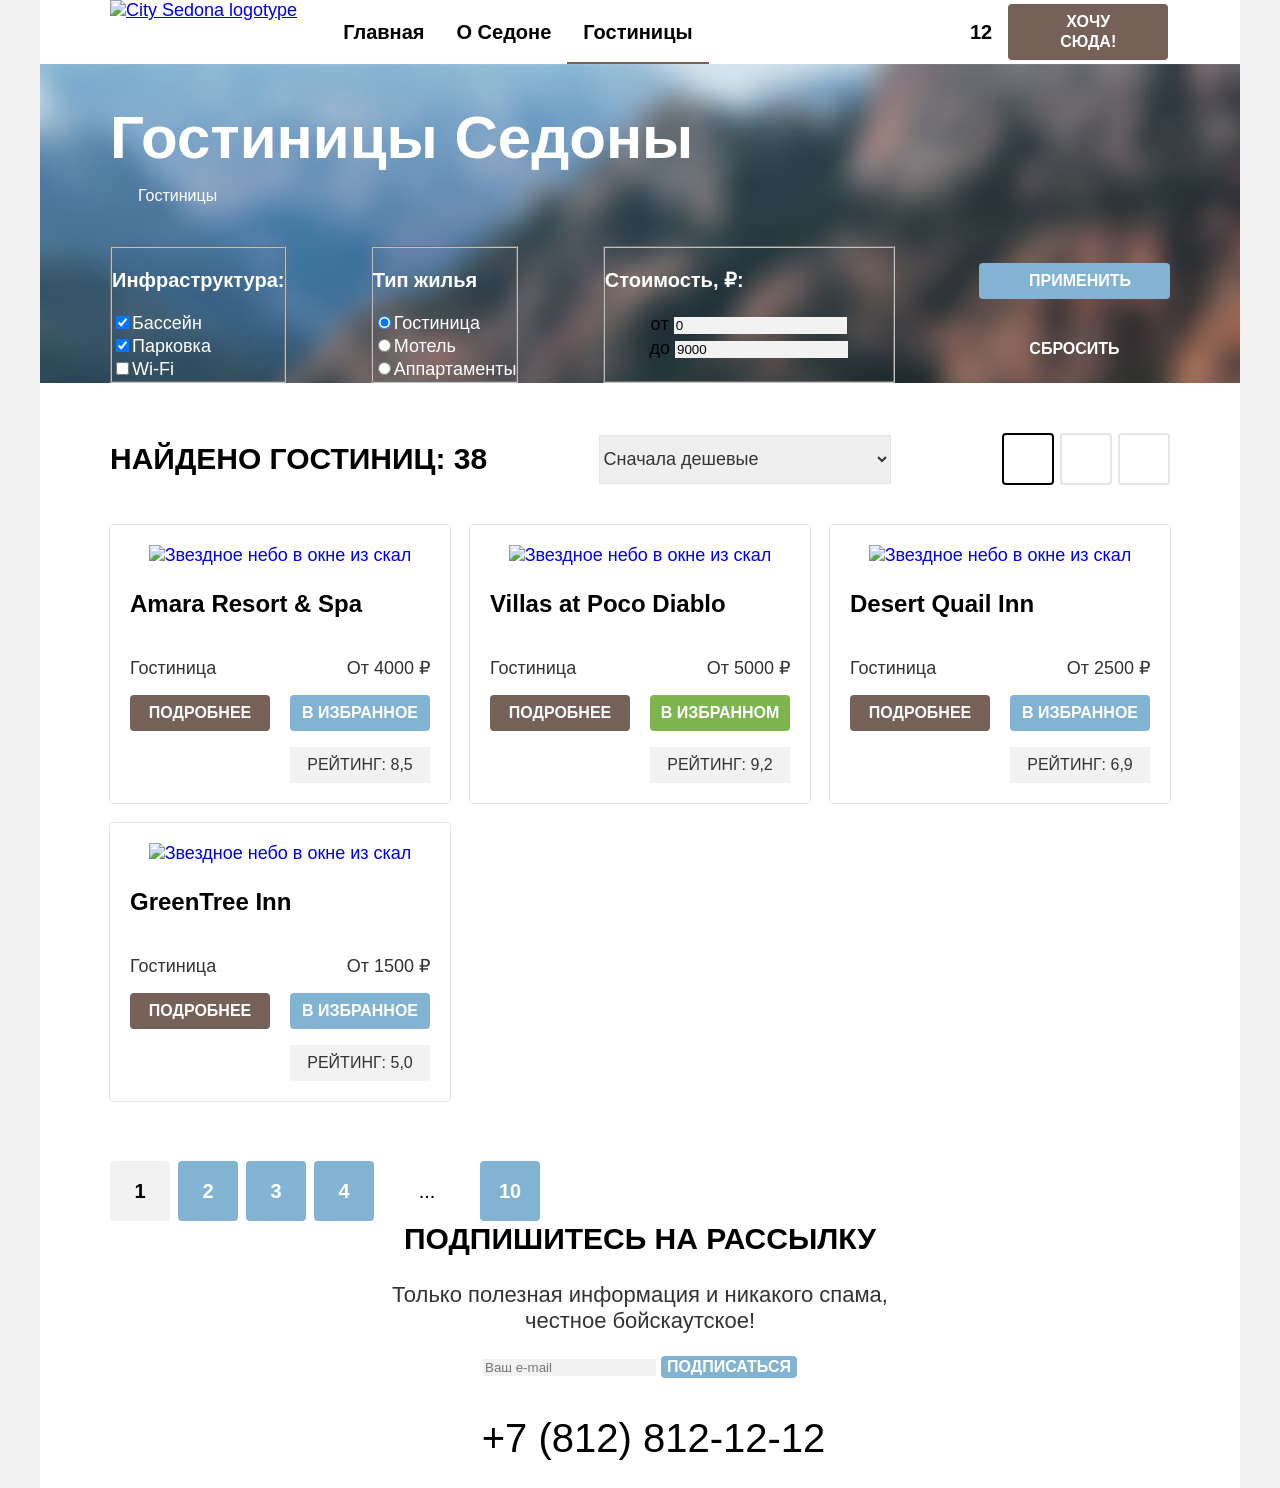
==== catalog.html @ 0c7d1b8c "Переделывает карточку на grid" ====
<!DOCTYPE html>
<html lang="ru">

  <head>
    <meta charset="utf-8">
    <link rel="stylesheet" href="styles/styles.css">
    <title>Каталог гостиниц Седоны</title>
  </head>

  <body>
    <div class="page-wrapper">
      <header class="main-header" data-test="header">
        <nav class="navigation">
          <a class="navigation-logo" href="index.html">
            <img class="navigation-image" src="images/sedona_logotype.svg" width="140" height="70"
              alt="City Sedona logotype">
          </a>
          <ul class="list navigation-list">
            <li class="navigation-item">
              <a class="navigation-link" href="index.html">Главная</a>
            </li>
            <li class="navigation-item">
              <a class="navigation-link" href="#">О Cедоне</a>
            </li>
            <li class="navigation-item">
              <a class="navigation-link navigation-link-current" href="catalog.html" aria-current="page">Гостиницы</a>
            </li>
          </ul>
          <ul class="list navigation-list navigation-user">
            <li class="navigation-item">
              <a class="navigation-link" href="#">
                <span class="visually-hidden">Поиск</span>
              </a>
            </li>
            <li class="navigation-item">
              <a class="navigation-link" href="#">
                <span class="visually-hidden">Избранное</span>
                <span class="favorite-counter-badge" data-badge="12">12</span>
              </a>
            </li>
            <li class="navigation-item">
              <a class="navigation-link button" href="#">Хочу сюда!</a>
            </li>
          </ul>
        </nav>
      </header>

      <main class="page-index" data-test="main">
        <section class="catalog" data-test="catalog">
          <header class="catalog-header">
            <h1 class="inner-header-title">Гостиницы Седоны</h1>
            <ul class="list breadcrumbs-list">
              <li class="breadcrumbs-item">
                <a class="breadcrumbs-link" href="index.html">
                  <span class="visually-hidden">Главная</span>
                </a>
              </li>
              <li class="breadcrumbs-item">
                <a class="breadcrumbs-link" aria-current="page">Гостиницы</a>
              </li>
            </ul>
          </header>

          <h2 class="visually-hidden">Фильтры и гостиницы</h2>
          <form class="catalog-filters" action="https://echo.htmlacademy.ru/" method="get" data-test="filter">
            <fieldset class="catalog-filter-group">
              <h3 class="catalog-filter-title">Инфраструктура:</h3>
              <ul class="list catalog-filter-list">
                <li class="catalog-filter-item">
                  <label class="control">
                    <input class="control-input" type="checkbox" name="swimming-pool" checked>Бассейн</label>
                </li>
                <li class="catalog-filter-item">
                  <label class="control">
                    <input class="control-input" type="checkbox" name="parking" checked>Парковка</label>
                </li>
                <li class="catalog-filter-item">
                  <label class="control">
                    <input class="control-input" type="checkbox" name="wifi">Wi-Fi</label>
                </li>
              </ul>
            </fieldset>
            <fieldset class="catalog-filter-group">
              <h3 class="catalog-filter-title">Тип жилья</h3>
              <ul class="list catalog-filter-list">
                <li class="catalog-filter-item">
                  <label class="control">
                    <input class="control-input" type="radio" name="housing" checked>Гостиница</label>
                </li>
                <li class="catalog-filter-item">
                  <label class="control">
                    <input class="control-input" type="radio" name="housing">Мотель</label>
                </li>
                <li class="catalog-filter-item">
                  <label class="control">
                    <input class="control-input" type="radio" name="housing">Аппартаменты</label>
                </li>
              </ul>
            </fieldset>
            <fieldset class="catalog-filter-group catalog-filter-cost">
              <h3 class="catalog-filter-title">Стоимость, ₽:</h3>
              <div class="input-wrapper">
                <label for="price-from">oт</label>
                <input id="price-from" name="price-from" type="number" min="0" value="0">
              </div>
              <div class="input-wrapper">
                <label for="price-to">до</label>
                <input id="price-to" name="price-to" type="number" min="0" value="9000">
              </div>
              <div class="range-slider"></div>
            </fieldset>
            <div class="filters-action-buttons">
              <button class="button submit-price-button" type="submit">Применить</button>
              <button class="button button-transparent" type="reset">Сбросить</button>
            </div>
          </form>
        </section>
        <section class="catalog-products">
          <div class="sort-products">
            <p class="amount-hotels">Найдено гостиниц: 38</p>
            <select class="select-control" aria-label="Сортировка">
              <option value="cheaper">Сначала дешевые</option>
            </select>
            <ul class="list sorting-buttons-list">
              <li class="sorting-buttons-item sorting-item-current">
                <a class="view-button view-button-current" href="catalog.html?view=tile">
                  <span class="visually-hidden">Таблица</span>
                </a>
              </li>
              <li class="sorting-buttons-item">
                <a class="view-button" href="catalog.html?view=card">
                  <span class="visually-hidden">Карточки</span>
                </a>
              </li>
              <li class="sorting-buttons-item">
                <a class="view-button" href="catalog.html?view=list">
                  <span class="visually-hidden">Список</span>
                </a>
              </li>
            </ul>
          </div>
          <ul class="list hotels-list">
            <li class="hotel-item">
              <a class="hotel-item-link" href="#" tabindex="-1">
                <img class="hotel-image" src="images/catalog/hotel-1.jpg" width="300" height="212"
                  alt="Звездное небо в окне из скал">
                <h3 class="hotel-title">Amara Resort & Spa</h3>
              </a>

              <span class="hotel-type">Гостиница</span>
              <span class="from-price">От 4000 ₽</span>

              <a class="button more-details-button" href="#">Подробнее</a>
              <button class="button to-favorite-button" type="button">В Избранное</button>

              <p class="star-rating four-stars-rating">
                <span class="visually-hidden">Рейтинг гостиницы четыре звезды</span>
              </p>
              <div class="numeric-rating">
                <span class="numeric-rating-text">Рейтинг: 8,5</span>
              </div>


            </li>
            <li class="hotel-item">
              <a class="hotel-item-link" href="#" tabindex="-1">
                <img class="hotel-image" src="images/catalog/hotel-2.jpg" width="300" height="212"
                  alt="Звездное небо в окне из скал">
                <h3 class="hotel-title">Villas at Poco Diablo</h3>
              </a>

              <span class="hotel-type">Гостиница</span>
              <span class="from-price">От 5000 ₽</span>

              <a class="button more-details-button" href="#">Подробнее</a>
              <button class="button in-favorite-button" type="button">В Избранном</button>

              <p class="star-rating four-stars-rating">
                <span class="visually-hidden">Рейтинг гостиницы четыре звезды</span>
              </p>
              <div class="numeric-rating">
                <span class="numeric-rating-text">Рейтинг: 9,2</span>
              </div>

            </li>
            <li class="hotel-item">
              <a class="hotel-item-link" href="#" tabindex="-1">
                <img class="hotel-image" src="images/catalog/hotel-3.jpg" width="300" height="212"
                  alt="Звездное небо в окне из скал">
                <h3 class="hotel-title">Desert Quail Inn</h3>
              </a>

              <span class="hotel-type">Гостиница</span>
              <span class="from-price">От 2500 ₽</span>

              <a class="button more-details-button" href="#">Подробнее</a>
              <button class="button to-favorite-button" type="button">В Избранное</button>

              <p class="star-rating four-stars-rating">
                <span class="visually-hidden">Рейтинг гостиницы три звезды</span>
              </p>
              <div class="numeric-rating">
                <span class="numeric-rating-text">Рейтинг: 6,9</span>
              </div>

            </li>

            <li class="hotel-item">
              <a class="hotel-item-link" href="#" tabindex="-1">
                <img class="hotel-image" src="images/catalog/hotel-4.jpg" width="300" height="212"
                  alt="Звездное небо в окне из скал">
                <h3 class="hotel-title">GreenTree Inn</h3>
              </a>

              <span class="hotel-type">Гостиница</span>
              <span class="from-price">От 1500 ₽</span>

              <a class="button more-details-button" href="#">Подробнее</a>
              <button class="button to-favorite-button" type="button">В Избранное</button>

              <p class="star-rating four-stars-rating">
                <span class="visually-hidden">Рейтинг гостиницы две звезды</span>
              </p>
              <div class="numeric-rating">
                <span class="numeric-rating-text">Рейтинг: 5,0</span>
              </div>

            </li>
          </ul>
          <ul class="list pagination">
            <li class="pagination-item pagination-item-current">
              <a class="pagination-item-link">1</a>
            </li>
            <li class="pagination-item">
              <a class="pagination-item-link">2</a>
            </li>
            <li class="pagination-item">
              <a class="pagination-item-link">3</a>
            </li>
            <li class="pagination-item">
              <a class="pagination-item-link">4</a>
            </li>
            <li class="pagination-item pagination-more">
              <span class="pagination-dots">...</span>
            </li>
            <li class="pagination-item">
              <a class="pagination-item-link">10</a>
            </li>
          </ul>
        </section>
        <section class="subscribe subscribe-light" data-test="subscribe">
          <h2 class="visually-hidden">Подписка на рассылку</h2>
          <p class="slogan-title dark-title">Подпишитесь на рассылку</p>
          <form class="subscribe-form" action="https://echo.htmlacademy.ru" method="post">
            <p class="slogan-text dark-text">Только полезная информация и никакого спама,<br> честное бойскаутское!</p>
            <input class="distribution-input" type="email" name="distribution" placeholder="Ваш e-mail" required>
            <button class="distribute-button button" type="submit">Подписаться</button>
          </form>
        </section>
      </main>

      <footer class="page-footer" data-test="footer">
        <h2 class="visually-hidden">Подвал сайта</h2>
        <section class="footer-social">
          <h3 class="visually-hidden">Социальные сети</h3>
          <ul class="list footer-social-list">
            <li class="footer-social-item">
              <a href="https://vk.com/htmlacademy">
                <span class="visually-hidden">Вконтакте</span>
              </a>
            </li>
            <li class="footer-social-item">
              <a href="https://t.me/htmlacademy">
                <span class="visually-hidden">Telegram</span>
              </a>
            </li>
            <li class="footer-social-item">
              <a href="https://www.youtube.com/user/htmlacademyru">
                <span class="visually-hidden">Youtube</span>
              </a>
            </li>
          </ul>
        </section>
        <a class="contacts-phone" href="tel:+78128121212">+7 (812) 812-12-12</a>
        <a class="footer-logo" href="https://htmlacademy.ru/intensive/htmlcss">
          <span class="visually-hidden">Ссылка логотип академии</span>
        </a>
      </footer>
    </div>

  </body>

</html>
---- styles/styles.css ----
@font-face {
  font-family: "PT Sans";
  font-style: normal;
  font-weight: 400;
  src: url("../fonts/ptsans-400.woff2") format("woff2");
  font-display: swap;
}

@font-face {
  font-family: "PT Sans";
  font-style: normal;
  font-weight: 700;
  src: url("../fonts/ptsans-700.woff2") format("woff2");
  font-display: swap;
}

.visually-hidden {
  position: absolute;
  clip-path: inset(50%);
  width: 1px;
  height: 1px;
  margin: -1px;
  padding: 0;
  border: 0;
  overflow: hidden;
  white-space: nowrap;
}

html,
body {
  height: 100%;
  margin: 0;
  padding: 0;
}

body {
  font-family: "PT Sans", sans-serif;
  font-style: normal;
  font-weight: 400;
  font-size: 18px;
  line-height: 21px;
  color: #333333;
  background-color: #f2f2f2;
  text-align: center;
}

.page-wrapper {
  display: flex;
  flex-direction: column;
  margin: 0 auto;
  width: 1200px;
  min-height: 100%;
  background-color: #ffffff;
}

.button {
  color: #ffffff;
  font-family: inherit;
  font-weight: 700;
  text-transform: uppercase;
  background-color: #756157;
  text-align: center;
  font-size: 16px;
  line-height: 20px;
  border: none;
  border-radius: 4px;
}

.list {
  list-style-type: none;
  margin: 0;
  padding: 0;
}

/* Хедер */
.navigation {
  display: flex;
  padding-left: 70px;
  padding-right: 70px;
  min-height: 64px;
  column-gap: 30px;
}

.navigation-logo {
  height: 70px;
  flex-shrink: 0;
  margin-block-end: -6px;
  z-index: 1;
}

.navigation-list  {
  display: flex;
  flex-wrap: wrap;
  width: 460px;
}

.navigation-user {
  align-items: center;
  margin-left: auto;
  width: 268px;
  margin-right: 0;
}

.navigation-link {
  display: block;
  padding: 20px 16px;
  color: #000000;
  font-weight: 700;
  font-size: 20px;
  line-height: 24px;
  text-decoration: none;
  min-width: 20px;
  min-height: 20px;
}

.navigation-link-current {
  padding-bottom: 18px;
  border-bottom: 2px solid #756257;
}

.navigation-link.button {
  color: #ffffff;
  padding: 8px 34px;
  font-size: 16px;
  line-height: 20px;
  width: 92px;
}

/* Главная страница */

.page-index {
  flex-grow: 1;
}

.hero {
  background-image: url("../images/divider.svg"), url("../images/hero_background.jpg");
  background-color: #1e88a8;
  background-repeat: no-repeat no-repeat;
  background-size: 100% auto, cover;
  background-position: center bottom, center top;
  min-height: 485px;
}

.welcome-image {
  margin-top: 51px;
  margin-bottom: 25px;
}

.slogan {
  padding-top: 69px;
  padding-bottom: 69px;
}

.slogan-title {
  font-size: 30px;
  line-height: 36px;
  font-weight: 700;
  text-transform: uppercase;
  color: #000000;
  margin-bottom: 25px;
  margin-top: 0;
}

.slogan-text {
  font-size: 22px;
  line-height: 26px;
  margin-top: 0;
}

/* Преимущества */

.advantages-list {
  display: flex;
  flex-wrap: wrap;
}

.advantage-item-wide{
  display: flex;
  width: 100%;
  background-color: #82b3d3;
}

.advantage-item,
.advantages-wrapper {
  width: 400px;
  min-height: 385px;
}


.advantage-title {
  font-size: 24px;
  line-height: 28px;
  color: #000000;
}

.white-title {
  color: #ffffff;
}

.white-card {
  color: inherit;
}

.dark-color-card,
.dark-color-card .advantage-title {
  background-color: #82b3d3;
  color: #ffffff
}

.middle-color-card {
  background-color: rgba(131, 179, 211, 0.2);
  color: #000000;
}

.light-color-card {
  background-color: rgba(131, 179, 211, 0.12);
}

.local-service {
  padding-top: 64px;
}

.local-service .slogan-title {
  margin-bottom: 20px;
}

.local-service .slogan-text {
  padding-bottom: 64px;
}

/* Поиск гостиницы в Седоне */

.modal-open-button {
  width: 376px;
  padding-left: 50px;
  padding-right: 50px;
}

/* Подписка */

.subscribe {
  background-color: #237fe9;
  background-image: url("../images/subscribe_background.jpg");
  background-repeat: no-repeat;
  background-size: 100% auto;
  text-align: center;
  border: none;
  color: #ffffff;
}

.subscribe-light {
  background-image: none;
  background-color: #ffffff;
}

.dark-title {
  color: #000000;
}

.dark-text {
  color: #333333;
  font-size: 22px;
  line-height: 26px;
}

.distribute-button {
  background-color: #82b3d3;
}

.distribution-input {
  background-color: #f2f2f2;
  color: #000000;
  border: none;
}

.search-hotel {
  min-width: 592px;
  padding-top: 96px;
  padding-bottom: 96px;
  padding-right: 304px;
  padding-left: 304px;
}

.search-hotel .slogan-title {
  margin-bottom: 20px;
}

.search-hotel .slogan-text {
  margin-bottom: 54px;
}

.modal-open-button {
  font-size: 20px;
  line-height: 36px;
  padding-top: 8px;
  padding-bottom: 8px;
  padding-right: 50px;
  padding-left: 50px;
}

/* Футер */
.page-footer {
  display: flex;
  justify-content: space-between;
  padding-top: 40px;
  padding-bottom: 30px;
  padding-left: 70px;
  padding-right: 70px;
}

.footer-social-list {
  display: flex;
  width: 142px;
  min-height: 40px;
  margin: 0;
  padding: 0;
}

.footer-social-item {
  flex-wrap: wrap;
  width: 33.33%;
  min-height: 40px;
}

.contacts-phone {
  display: block;
  text-decoration: none;
  color: #000000;
  font-size: 40px;
  line-height: 40px;
  min-width: 720px;
}

.footer-logo {
  display: block;
  width: 115px;
  height: 33px;
}

/* Каталог фильтры */

.inner-header-title {
  margin-top: 0;
  margin-bottom: 8px;
  font-size: 60px;
  line-height: 78px;
  font-weight: 700;
  text-align: left;
}


.breadcrumbs-list {
  display: flex;
  margin: 0;
  padding: 0;
}

.breadcrumbs-item {
  margin-right: 28px;
  margin-bottom: 40px;
}

.breadcrumbs-link {
  text-decoration: none;
  color: #ffffff;
  font-size: 16px;
  line-height: 21px;
}

.breadcrumbs-link:first-child {
  width: 13px;
  height: 15px;
}

/* Фильтры */

.catalog {
  background-image: url("../images/catalog/filters_background.jpg");
  background-color: #8b5547;
  background-repeat: no-repeat;
  background-size: 100% auto;
  color: #ffffff;
  padding-top: 35px;
  padding-right: 70px;
  padding-left: 70px;
}

.catalog-filters {
  display: flex;
  flex-wrap: wrap;
  justify-content: space-between;
}

.catalog-filter-group {
  padding: 0;
  margin: 0;
}

.catalog-filter-list {
  padding-left: 0;
}

.catalog-filter-item {
  text-align: left;
}

.catalog-filter-title {
  text-align: left;
  font-size: 20px;
  font-weight: 700;
  line-height: 24px;
}

.catalog-filter-cost {
  width: 288px;
}

.control {
  font-size: 18px;
  line-height: 23px;
}

.input-wrapper {
  color: #000000;
  font-size: 18px;
  line-height: 24px;
}

.input-wrapper input {
  background-color: #f2f2f2;
  border: none;
}

.filters-action-buttons {
  display: flex;
  flex-direction: column;
  justify-content: center;
  gap: 32px;
  width: 191px;

}

.submit-price-button,
.button-transparent {
  background-color: #82b3d3;
  font-size: 16px;
  font-weight: 700;
  font-family: inherit;
  text-transform: uppercase;
  line-height: 20px;
  min-height: 36px;
  padding-left: 50px;
  padding-right: 50px;
}

.button-transparent {
  background-color: transparent;
  border: none;
}

/* Сортировка */

.sort-products {
  display: flex;
  justify-content: space-between;
  align-items: center;
  padding-top: 50px;
  padding-bottom: 40px;
}

.amount-hotels {
  color: #000000;
  font-size: 30px;
  line-height: 36px;
  font-weight: 700;
  text-transform: uppercase;
  margin: 0;
}

.select-control {
  width: 292px;
  min-height: 49px;
  border-color: #e5e5e5;
}

.sorting-buttons-list {
  display: flex;
  flex-wrap: wrap;
  justify-content: space-between;
  align-items: center;
  width: 168px;
  margin: 0;
  padding: 0;
}

.sorting-buttons-item {
  flex-wrap: wrap;
  width: 48px;
  height: 48px;
  border-radius: 4px;
  border: 2px solid #e5e5e5;
}

.sorting-item-current {
  border: 2px solid #000000;
}


/* Каталог гостиницы */



.select-control {
  font-family: inherit;
  font-size: 18px;
  line-height: 21px;
  color: #333333;
}

.catalog-products {
  padding-left: 70px;
  padding-right: 70px;
}

.hotels-list {
  display: grid;
  grid-template-columns: repeat(3, 340px);
  gap: 20px;
}

.hotel-item {
  display: grid;
  margin: 0 auto;
  width: 300px;
  padding: 20px;
  box-shadow: 0 0 0 1px #e6e6e6;
  border-radius: 4px;
    grid-template-columns: repeat(2, 140px);
  grid-template-rows: 1fr auto auto auto;
  column-gap: 20px;
  row-gap: 16px;
}

.hotel-item-link {
  text-decoration: none;
  grid-column: 1 / -1;
}

.hotel-title {
  font-size: 24px;
  font-weight: 700;
  line-height: 28px;
  color: #000000;
  text-align: start;
}

.hotel-item > span {
  font-size: 18px;
  line-height: 21px;
}

.hotel-type {
  text-align: start;
}

.from-price {
  text-align: end;
}

.more-details-button {
  display: flex;
  align-items: center;
  text-decoration: none;
  font-size: 16px;
  font-weight: 700;
  min-width: 140px;
  justify-content: center;
}

.to-favorite-button {
  min-height: 36px;
  background-color: #82b3d3;
  width: 140px;
  font-weight: 700;
}

.in-favorite-button {
  background-color: #7db54f;
  width: 140px;
  min-height: 36px;
  font-weight: 700;
}

.numeric-rating {
  display: flex;
  width: 140px;
  background-color: #f2f2f2;
  align-items: center;
  justify-content: center;
}

.numeric-rating-text {
  text-transform: uppercase;
  font-size: 16px;
  line-height: 20px;
  color: #333333;

}

/* Пагинация */

.pagination {
  display: flex;
  padding: 0;
  margin-top: 60px;
  gap: 8px;
}

.pagination-item {
  display: block;
  min-width: 30px;
  height: 60px;
  font-size: 20px;
  font-weight: 700;
  line-height: 60px;
  color: #ffffff;
  background-color: #82b3d3;
  border-radius: 4px;
  text-align: center;
  padding-left: 15px;
  padding-right: 15px;
}

.pagination-item-current {
  background-color: #f2f2f2;
  color: #000000;
}

.pagination-more {
  background-color: #ffffff;
  width: 60px;
  height: 60px;
  color: #000000;
  font-weight: 400;
}
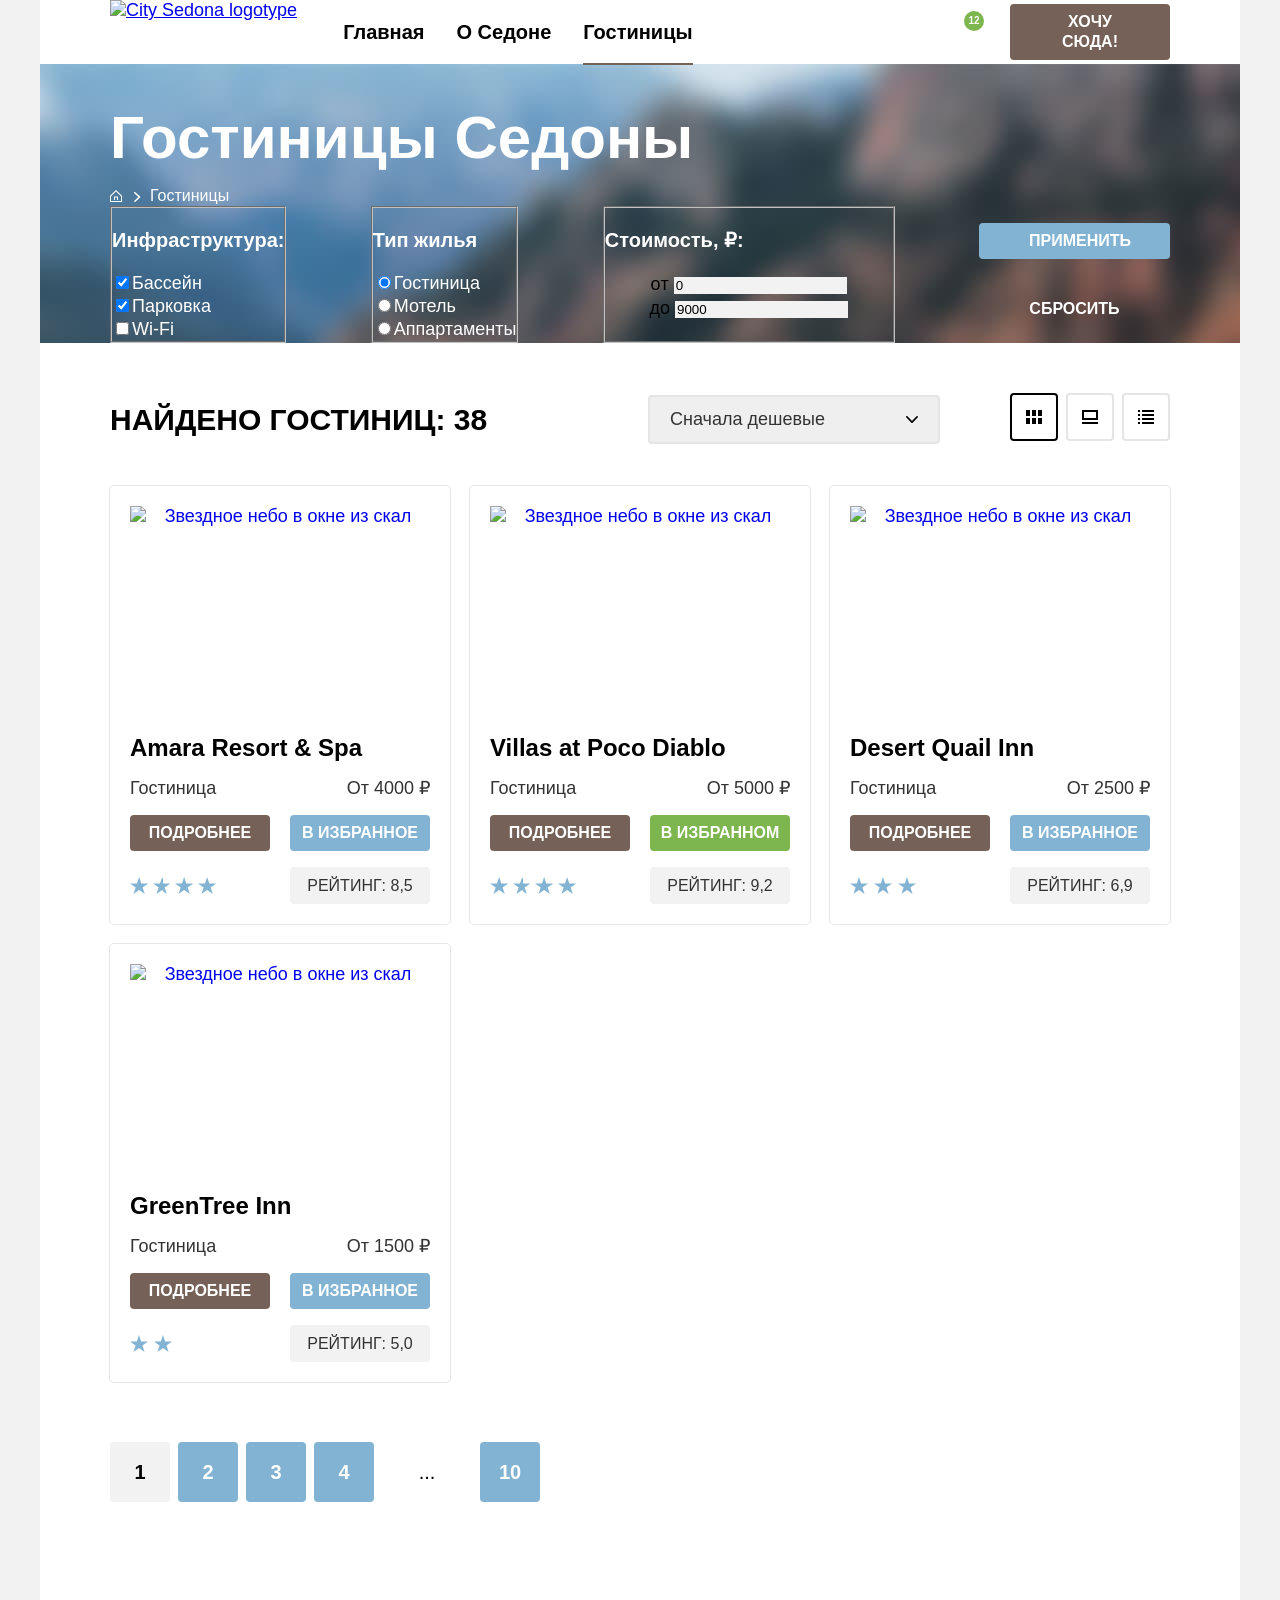
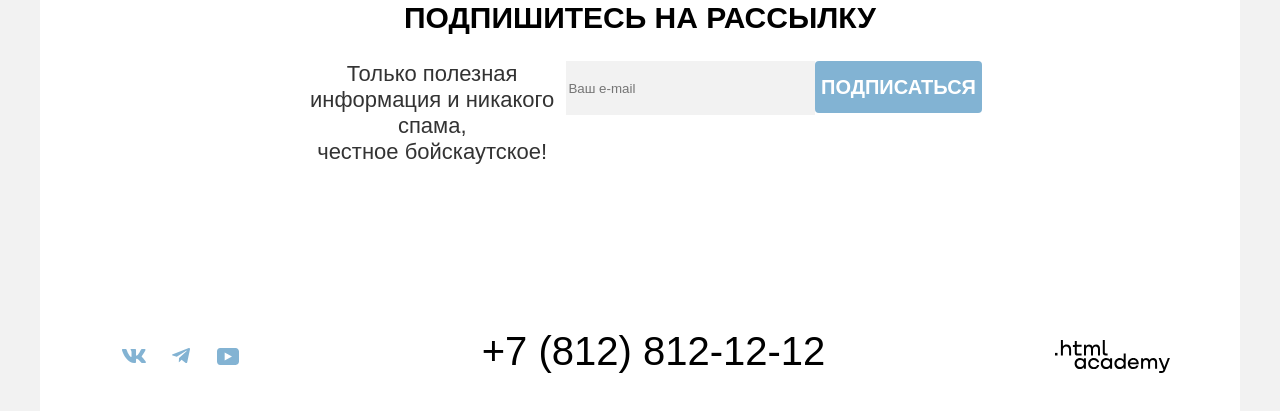
==== commit cdd6034b: "Добавляет декоративные элементы" ====
--- a/catalog.html
+++ b/catalog.html
@@ -17,7 +17,7 @@
           </a>
           <ul class="list navigation-list">
             <li class="navigation-item">
-              <a class="navigation-link" href="index.html">Главная</a>
+              <a class="navigation-link home-navigation-link" href="index.html">Главная</a>
             </li>
             <li class="navigation-item">
               <a class="navigation-link" href="#">О Cедоне</a>
@@ -28,18 +28,17 @@
           </ul>
           <ul class="list navigation-list navigation-user">
             <li class="navigation-item">
-              <a class="navigation-link" href="#">
+              <a class="navigation-link search" href="#">
                 <span class="visually-hidden">Поиск</span>
               </a>
             </li>
             <li class="navigation-item">
-              <a class="navigation-link" href="#">
+              <a class="navigation-link favorite" href="#">
                 <span class="visually-hidden">Избранное</span>
-                <span class="favorite-counter-badge" data-badge="12">12</span>
-              </a>
-            </li>
-            <li class="navigation-item">
-              <a class="navigation-link button" href="#">Хочу сюда!</a>
+              </a>
+            </li>
+            <li class="navigation-item">
+              <a class="navigation-link button brown-button" href="#">Хочу сюда!</a>
             </li>
           </ul>
         </nav>
@@ -51,7 +50,8 @@
             <h1 class="inner-header-title">Гостиницы Седоны</h1>
             <ul class="list breadcrumbs-list">
               <li class="breadcrumbs-item">
-                <a class="breadcrumbs-link" href="index.html">
+                <a class="breadcrumbs-link breadcrumbs-link-to-home" role="img" aria-label="На главную страницу"
+                  href="index.html">
                   <span class="visually-hidden">Главная</span>
                 </a>
               </li>
@@ -110,30 +110,30 @@
               <div class="range-slider"></div>
             </fieldset>
             <div class="filters-action-buttons">
-              <button class="button submit-price-button" type="submit">Применить</button>
+              <button class="button submit-price-button blue-button" type="submit">Применить</button>
               <button class="button button-transparent" type="reset">Сбросить</button>
             </div>
           </form>
         </section>
         <section class="catalog-products">
           <div class="sort-products">
-            <p class="amount-hotels">Найдено гостиниц: 38</p>
+            <span class="amount-hotels">Найдено гостиниц: 38</span>
             <select class="select-control" aria-label="Сортировка">
               <option value="cheaper">Сначала дешевые</option>
             </select>
             <ul class="list sorting-buttons-list">
               <li class="sorting-buttons-item sorting-item-current">
-                <a class="view-button view-button-current" href="catalog.html?view=tile">
+                <a class="link button view-button view-button-current" href="catalog.html?view=tile">
                   <span class="visually-hidden">Таблица</span>
                 </a>
               </li>
               <li class="sorting-buttons-item">
-                <a class="view-button" href="catalog.html?view=card">
+                <a class="link button view-button" href="catalog.html?view=card">
                   <span class="visually-hidden">Карточки</span>
                 </a>
               </li>
               <li class="sorting-buttons-item">
-                <a class="view-button" href="catalog.html?view=list">
+                <a class="link button view-button" href="catalog.html?view=list">
                   <span class="visually-hidden">Список</span>
                 </a>
               </li>
@@ -150,17 +150,15 @@
               <span class="hotel-type">Гостиница</span>
               <span class="from-price">От 4000 ₽</span>
 
-              <a class="button more-details-button" href="#">Подробнее</a>
-              <button class="button to-favorite-button" type="button">В Избранное</button>
-
-              <p class="star-rating four-stars-rating">
+              <a class="button more-details-button brown-button" href="#">Подробнее</a>
+              <button class="button to-favorite-button blue-button" type="button">В Избранное</button>
+
+              <div class="star-rating star-rating-4" role="img" aria-label="четыре звезды">
                 <span class="visually-hidden">Рейтинг гостиницы четыре звезды</span>
-              </p>
+              </div>
               <div class="numeric-rating">
                 <span class="numeric-rating-text">Рейтинг: 8,5</span>
               </div>
-
-
             </li>
             <li class="hotel-item">
               <a class="hotel-item-link" href="#" tabindex="-1">
@@ -172,12 +170,12 @@
               <span class="hotel-type">Гостиница</span>
               <span class="from-price">От 5000 ₽</span>
 
-              <a class="button more-details-button" href="#">Подробнее</a>
-              <button class="button in-favorite-button" type="button">В Избранном</button>
-
-              <p class="star-rating four-stars-rating">
+              <a class="button more-details-button brown-button" href="#">Подробнее</a>
+              <button class="button in-favorite-button green-button" type="button">В Избранном</button>
+
+              <div class="star-rating star-rating-4" role="img" aria-label="четыре звезды">
                 <span class="visually-hidden">Рейтинг гостиницы четыре звезды</span>
-              </p>
+              </div>
               <div class="numeric-rating">
                 <span class="numeric-rating-text">Рейтинг: 9,2</span>
               </div>
@@ -193,12 +191,12 @@
               <span class="hotel-type">Гостиница</span>
               <span class="from-price">От 2500 ₽</span>
 
-              <a class="button more-details-button" href="#">Подробнее</a>
-              <button class="button to-favorite-button" type="button">В Избранное</button>
-
-              <p class="star-rating four-stars-rating">
+              <a class="button more-details-button brown-button" href="#">Подробнее</a>
+              <button class="button to-favorite-button blue-button" type="button">В Избранное</button>
+
+              <div class="star-rating star-rating-3" role="img" aria-label="три звезды">
                 <span class="visually-hidden">Рейтинг гостиницы три звезды</span>
-              </p>
+              </div>
               <div class="numeric-rating">
                 <span class="numeric-rating-text">Рейтинг: 6,9</span>
               </div>
@@ -215,12 +213,12 @@
               <span class="hotel-type">Гостиница</span>
               <span class="from-price">От 1500 ₽</span>
 
-              <a class="button more-details-button" href="#">Подробнее</a>
-              <button class="button to-favorite-button" type="button">В Избранное</button>
-
-              <p class="star-rating four-stars-rating">
+              <a class="button more-details-button brown-button" href="#">Подробнее</a>
+              <button class="button to-favorite-button blue-button" type="button">В Избранное</button>
+
+              <div class="star-rating star-rating-2" role="img" aria-label="две звезды">
                 <span class="visually-hidden">Рейтинг гостиницы две звезды</span>
-              </p>
+              </div>
               <div class="numeric-rating">
                 <span class="numeric-rating-text">Рейтинг: 5,0</span>
               </div>
@@ -231,19 +229,19 @@
             <li class="pagination-item pagination-item-current">
               <a class="pagination-item-link">1</a>
             </li>
-            <li class="pagination-item">
+            <li class="pagination-item blue-button">
               <a class="pagination-item-link">2</a>
             </li>
-            <li class="pagination-item">
+            <li class="pagination-item blue-button">
               <a class="pagination-item-link">3</a>
             </li>
-            <li class="pagination-item">
+            <li class="pagination-item blue-button">
               <a class="pagination-item-link">4</a>
             </li>
             <li class="pagination-item pagination-more">
               <span class="pagination-dots">...</span>
             </li>
-            <li class="pagination-item">
+            <li class="pagination-item blue-button">
               <a class="pagination-item-link">10</a>
             </li>
           </ul>
@@ -254,7 +252,7 @@
           <form class="subscribe-form" action="https://echo.htmlacademy.ru" method="post">
             <p class="slogan-text dark-text">Только полезная информация и никакого спама,<br> честное бойскаутское!</p>
             <input class="distribution-input" type="email" name="distribution" placeholder="Ваш e-mail" required>
-            <button class="distribute-button button" type="submit">Подписаться</button>
+            <button class="distribute-button button blue-button" type="submit">Подписаться</button>
           </form>
         </section>
       </main>
@@ -265,24 +263,68 @@
           <h3 class="visually-hidden">Социальные сети</h3>
           <ul class="list footer-social-list">
             <li class="footer-social-item">
-              <a href="https://vk.com/htmlacademy">
-                <span class="visually-hidden">Вконтакте</span>
+              <a class="footer-social-link" href="https://vk.com/htmlacademy">
+                <svg class="footer-social-icon" aria-hidden="true" focusable="false" width="24" height="14"
+                  viewBox="0 0 24 14" xmlns="http://www.w3.org/2000/svg">
+                  <path fill-rule="evenodd" clip-rule="evenodd"
+                    d="M23.45 0.948C23.616 0.402 23.45 0 22.655 0H20.03C19.362 0 19.054 0.347 18.887 0.73C18.887 0.73 17.552 3.926 15.661 6.002C15.049 6.604 14.771 6.795 14.437 6.795C14.27 6.795 14.019 6.604 14.019 6.057V0.948C14.019 0.292 13.835 0 13.279 0H9.151C8.734 0 8.483 0.304 8.483 0.593C8.483 1.214 9.429 1.358 9.526 3.106V6.904C9.526 7.737 9.373 7.888 9.039 7.888C8.149 7.888 5.984 4.677 4.699 1.003C4.45 0.288 4.198 0 3.527 0H0.9C0.15 0 0 0.347 0 0.73C0 1.412 0.89 4.8 4.145 9.281C6.315 12.341 9.37 14 12.153 14C13.822 14 14.028 13.632 14.028 12.997V10.684C14.028 9.947 14.186 9.8 14.715 9.8C15.105 9.8 15.772 9.992 17.33 11.467C19.11 13.216 19.403 14 20.405 14H23.03C23.78 14 24.156 13.632 23.94 12.904C23.702 12.18 22.852 11.129 21.725 9.882C21.113 9.172 20.195 8.407 19.916 8.024C19.527 7.533 19.638 7.314 19.916 6.877C19.916 6.877 23.116 2.451 23.449 0.948H23.45Z" />
+                </svg>
+
               </a>
             </li>
             <li class="footer-social-item">
-              <a href="https://t.me/htmlacademy">
-                <span class="visually-hidden">Telegram</span>
+              <a class="footer-social-link" href="https://t.me/htmlacademy">
+                <svg class="footer-social-icon" aria-hidden="true" focusable="false" width="18" height="16"
+                  viewBox="0 0 18 16" xmlns="http://www.w3.org/2000/svg">
+                  <path
+                    d="M16.785 0.0992597L0.840489 6.24776C-0.247661 6.68481 -0.241365 7.29184 0.640845 7.56253L4.73445 8.83953L14.2058 2.8637C14.6537 2.59121 15.0629 2.7378 14.7265 3.03636L7.05283 9.96185H7.05103L7.05283 9.96275L6.77045 14.1823C7.18413 14.1823 7.36669 13.9925 7.59871 13.7686L9.58705 11.8351L13.7229 14.89C14.4855 15.31 15.0332 15.0941 15.2229 14.1841L17.9379 1.38885C18.2158 0.274623 17.5126 -0.229883 16.785 0.0992597Z" />
+                </svg>
+
               </a>
             </li>
             <li class="footer-social-item">
-              <a href="https://www.youtube.com/user/htmlacademyru">
-                <span class="visually-hidden">Youtube</span>
+              <a class="footer-social-link" href="https://www.youtube.com/user/htmlacademyru">
+                <svg class="footer-social-icon" aria-hidden="true" focusable="false" width="22" height="17"
+                  viewBox="0 0 22 17" xmlns="http://www.w3.org/2000/svg">
+                  <path
+                    d="M18.607 0H3.17413C1.31343 0 0 1.59375 0 3.4V13.4937C0 15.4062 1.31343 17 3.17413 17H18.8259C20.4677 17 22 15.4062 22 13.6V3.4C21.7811 1.59375 20.4677 0 18.607 0ZM7.66169 12.5375V4.4625L14.995 8.5L7.66169 12.5375Z" />
+                </svg>
+
               </a>
             </li>
           </ul>
         </section>
-        <a class="contacts-phone" href="tel:+78128121212">+7 (812) 812-12-12</a>
+        <div class="contacts-phone-item">
+          <a class="contacts-phone" href="tel:+78128121212">+7 (812) 812-12-12</a>
+        </div>
         <a class="footer-logo" href="https://htmlacademy.ru/intensive/htmlcss">
+          <svg class="html-academy-footer-logo" width="115" height="33" viewBox="0 0 115 33" role="img"
+            aria-label="логотип компании HTML Academy" xmlns="http://www.w3.org/2000/svg">
+            <path d="M0 12.9V15.5H2.5V12.9H0Z" />
+            <path
+              d="M11.6 4.5C10 4.5 8.8 5.2 8 6.2H7.9V0H5.9V15.5H7.9V10.2C7.9 8.1 9.2 6.6 11.2 6.6C13 6.6 14.1 8 14.1 9.8V15.5H16.1V9.4C16.2 6.4 14.3 4.5 11.6 4.5Z" />
+            <path
+              d="M26.6 4.8H21.8V1.1H19.8V4.9H17.9V6.9H19.8V12.9C19.8 14.6 20.8 15.6 22.5 15.6H26.6V13.6H22.9C22.2 13.6 21.8 13.2 21.8 12.5V6.8H26.6V4.8Z" />
+            <path
+              d="M41.1 4.6C39.5 4.6 38.2 5.4 37.6 6.7H37.5C36.9 5.5 35.7 4.6 34.1 4.6C32.7 4.6 31.6 5.4 31 6.4H30.9V4.8H29V15.4H31V10C31 8 32 6.5 33.6 6.5C35.1 6.5 36 7.5 36 9.1V15.4H38V9.8C38 7.4 39.4 6.5 40.6 6.5C42.1 6.5 43 7.5 43 9.1V15.4H45V8.9C45.1 6.4 43.6 4.6 41.1 4.6Z" />
+            <path
+              d="M47.8 12.7C47.8 14.4 48.8 15.4 50.6 15.4H52.6V13.4H50.9C50.2 13.4 49.8 13 49.8 12.3V0H47.8V12.7Z" />
+            <path
+              d="M28.9 19.7C28 18.6 26.7 17.9 25 17.9C21.9 17.9 19.6 20.2 19.6 23.5C19.6 26.8 21.9 29.1 25 29.1C26.8 29.1 28 28.3 28.8 27.2H28.9V28.8H30.9V18.2H28.9V19.7ZM25.3 27.1C23.1 27.1 21.7 25.5 21.7 23.5C21.7 21.5 23.1 19.9 25.3 19.9C27.5 19.9 28.9 21.5 28.9 23.5C28.9 25.4 27.5 27.1 25.3 27.1Z" />
+            <path
+              d="M44.2 22C43.7 19.6 41.6 17.9 38.8 17.9C35.4 17.9 33.2 20.4 33.2 23.5C33.2 26.6 35.4 29.1 38.8 29.1C41.6 29.1 43.7 27.3 44.2 24.9H42.1C41.7 26.2 40.4 27.2 38.8 27.2C36.6 27.2 35.2 25.6 35.2 23.6C35.2 21.6 36.6 20 38.8 20C40.4 20 41.6 21 42.1 22.2H44.2V22Z" />
+            <path
+              d="M55.1 19.7C54.2 18.6 52.9 17.9 51.2 17.9C48.1 17.9 45.8 20.2 45.8 23.5C45.8 26.8 48.1 29.1 51.2 29.1C53 29.1 54.2 28.3 55 27.2H55.1V28.8H57.1V18.2H55.1V19.7ZM51.5 27.1C49.3 27.1 47.9 25.5 47.9 23.5C47.9 21.5 49.3 19.9 51.5 19.9C53.7 19.9 55.1 21.5 55.1 23.5C55.1 25.4 53.6 27.1 51.5 27.1Z" />
+            <path
+              d="M68.7 19.8C67.8 18.7 66.5 17.9 64.8 17.9C61.7 17.9 59.4 20.2 59.4 23.5C59.4 26.8 61.6 29.1 64.8 29.1C66.5 29.1 67.8 28.3 68.6 27.3H68.7V28.8H70.7V13.4H68.7V19.8ZM65.1 27.1C62.9 27.1 61.5 25.5 61.5 23.5C61.5 21.5 62.9 19.9 65.1 19.9C67.3 19.9 68.7 21.5 68.7 23.5C68.6 25.5 67.2 27.1 65.1 27.1Z" />
+            <path
+              d="M78.3 17.9C75 17.9 72.8 20.4 72.8 23.5C72.8 26.5 74.9 29.1 78.3 29.1C80.8 29.1 82.8 27.8 83.5 25.5H81.4C80.9 26.5 79.8 27.1 78.4 27.1C76.5 27.1 75.1 25.8 75 24.2H83.8C84 20.6 81.8 17.9 78.3 17.9ZM78.3 19.8C80 19.8 81.3 20.8 81.6 22.4H75.1C75.4 20.9 76.6 19.8 78.3 19.8Z" />
+            <path
+              d="M98.2 17.9C96.6 17.9 95.3 18.7 94.6 19.9H94.5C93.9 18.7 92.7 17.9 91.1 17.9C89.7 17.9 88.6 18.6 88 19.7V18.2H86.1V28.8H88.1V23.4C88.1 21.4 89.1 20 90.7 19.9C92.2 19.9 93.1 20.9 93.1 22.5V28.8H95.1V23.2C95.1 20.8 96.5 19.9 97.7 19.9C99.2 19.9 100.1 20.9 100.1 22.5V28.8H102.1V22.3C102.2 19.7 100.7 17.9 98.2 17.9Z" />
+            <path
+              d="M109.4 27L105.8 18.1H103.6L108.4 29.7C108.1 30.6 107.7 30.9 106.7 30.9H104.2V32.9H106.7C108.5 32.9 109.5 32.1 110.2 30.3L114.9 18.1H112.8L109.4 27Z" />
+          </svg>
+
           <span class="visually-hidden">Ссылка логотип академии</span>
         </a>
       </footer>
--- a/styles/styles.css
+++ b/styles/styles.css
@@ -54,6 +54,10 @@
 }
 
 .button {
+  display: inline-block;
+  appearance: none;
+  padding-top: 8px;
+  padding-bottom: 8px;
   color: #ffffff;
   font-family: inherit;
   font-weight: 700;
@@ -63,6 +67,7 @@
   font-size: 16px;
   line-height: 20px;
   border: none;
+  cursor: pointer;
   border-radius: 4px;
 }
 
@@ -88,20 +93,23 @@
   z-index: 1;
 }
 
-.navigation-list  {
+.navigation-list {
   display: flex;
   flex-wrap: wrap;
   width: 460px;
 }
 
 .navigation-user {
+  display: flex;
+  justify-content: space-between;
   align-items: center;
   margin-left: auto;
+  margin-right: 0;
   width: 268px;
-  margin-right: 0;
 }
 
 .navigation-link {
+  position: relative;
   display: block;
   padding: 20px 16px;
   color: #000000;
@@ -113,17 +121,56 @@
   min-height: 20px;
 }
 
-.navigation-link-current {
-  padding-bottom: 18px;
-  border-bottom: 2px solid #756257;
+.navigation-user .navigation-link {
+  padding: 20px 12px;
+}
+
+.navigation-link[aria-current="page"]::after {
+  position: absolute;
+  content: "";
+  right: 16px;
+  left: 16px;
+  bottom: -1px;
+  height: 2px;
+  background-color: rgb(117, 98, 87);
 }
 
 .navigation-link.button {
   color: #ffffff;
   padding: 8px 34px;
+  margin-left: 16px;
   font-size: 16px;
   line-height: 20px;
   width: 92px;
+}
+
+.search {
+  background-image: url("../images/search.svg");
+  background-repeat: no-repeat;
+  background-position: center;
+}
+
+.favorite {
+  position: relative;
+  background-image: url("../images/heart.svg");
+  background-repeat: no-repeat;
+  background-position: center;
+}
+
+.favorite::after {
+  position: absolute;
+  content: "12";
+  top: 9px;
+  right: 8px;
+  background-color: rgb(125, 181, 79);
+  height: 20px;
+  width: 20px;
+  border-radius: 50%;
+  display: flex;
+  align-items: center;
+  justify-content: center;
+  font-size: 10px;
+  color: rgb(255, 255, 255);
 }
 
 /* Главная страница */
@@ -170,27 +217,56 @@
 /* Преимущества */
 
 .advantages-list {
-  display: flex;
-  flex-wrap: wrap;
-}
-
-.advantage-item-wide{
+  display: grid;
+  grid-template-columns: repeat(3, 400px);
+  margin: 0;
+  padding: 0;
+}
+
+.advantage-item {
+  min-height: 385px;
+  background-color: #82b3d3;
+  vertical-align: middle;
+}
+
+
+.advantage-item-wide {
+  grid-column: 1 / -1;
   display: flex;
   width: 100%;
-  background-color: #82b3d3;
-}
-
-.advantage-item,
+}
+
+.advantage-item-wide-reverse {
+  flex-direction: row-reverse;
+}
+
 .advantages-wrapper {
   width: 400px;
-  min-height: 385px;
-}
-
+  margin-top: 0 auto;
+}
 
 .advantage-title {
+  position: relative;
   font-size: 24px;
   line-height: 28px;
   color: #000000;
+  text-transform: uppercase;
+  padding-top: 102px;
+  margin-top: 0;
+  margin-bottom: 62px;
+}
+
+.advantages .advantage-title::after {
+  position: absolute;
+  border-bottom: 2px solid rgba(0, 0, 0, 0.3);
+  width: 60px;
+  content: "";
+  top: 188px;
+  left: 170px;
+}
+
+.dark-color-card .advantage-title::after {
+  border-bottom: 2px solid rgba(255, 255, 255, 0.3)
 }
 
 .white-title {
@@ -220,6 +296,38 @@
   padding-top: 64px;
 }
 
+.local-service .advantage-title {
+  padding-top: 81px;
+  margin-bottom: 30px;
+}
+
+.service-title-icon::before {
+  content: "";
+  display: block;
+  width: 75px;
+  height: 72px;
+  margin: 0 auto 30px;
+  background-size: contain;
+  background-repeat: no-repeat;
+  background-position: center;
+}
+
+.local-service .advantage-item:nth-child(1) .advantage-title::before {
+  background-image: url("../images/advantage_house_icon.svg");
+}
+
+.local-service .advantage-item:nth-child(2) .advantage-title::before {
+  background-image: url("../images/advantage_burger_icon.svg");
+}
+
+.local-service .advantage-item:nth-child(3) .advantage-title::before {
+  background-image: url("../images/advantage_gift_icon.svg");
+}
+
+.local-service .advantage-text {
+  margin: 0;
+}
+
 .local-service .slogan-title {
   margin-bottom: 20px;
 }
@@ -246,6 +354,10 @@
   text-align: center;
   border: none;
   color: #ffffff;
+  padding-top: 98px;
+  padding-bottom: 104px;
+  padding-left: 258px;
+  padding-right: 258px;
 }
 
 .subscribe-light {
@@ -263,14 +375,25 @@
   line-height: 26px;
 }
 
+.subscribe-form {
+  display: flex;
+  justify-content: center;
+}
+
 .distribute-button {
+  font-size: 20px;
+  line-height: 36px;
   background-color: #82b3d3;
+  width: 232px;
+  height: 52px;
 }
 
 .distribution-input {
   background-color: #f2f2f2;
   color: #000000;
   border: none;
+  width: 452px;
+  height: 52px;
 }
 
 .search-hotel {
@@ -302,6 +425,7 @@
 .page-footer {
   display: flex;
   justify-content: space-between;
+  align-items: center;
   padding-top: 40px;
   padding-bottom: 30px;
   padding-left: 70px;
@@ -310,6 +434,7 @@
 
 .footer-social-list {
   display: flex;
+  align-items: center;
   width: 142px;
   min-height: 40px;
   margin: 0;
@@ -319,7 +444,32 @@
 .footer-social-item {
   flex-wrap: wrap;
   width: 33.33%;
+}
+
+.footer-social-link {
+  display: flex;
+  align-items: center;
+  justify-content: center;
   min-height: 40px;
+  min-width: 40px;
+
+}
+
+.footer-social-icon {
+  fill: rgb(131, 179, 211);
+}
+
+.footer-social-link:hover > svg,
+.footer-social-link:focus-visible > svg {
+  fill: rgb(104, 162, 202);
+}
+
+.footer-social-link:active > svg {
+  fill: rgba(104, 162, 202, 0.3);
+}
+
+.contacts-phone-item {
+  min-height: 50px;
 }
 
 .contacts-phone {
@@ -331,11 +481,36 @@
   min-width: 720px;
 }
 
+.contacts-phone:hover,
+.contacts-phone:focus {
+  color: #756157;
+}
+
+.contacts-phone:active {
+  color: rgba(117, 97, 87, 0.3);
+}
+
 .footer-logo {
-  display: block;
+  display: flex;
+  justify-content: center;
+  align-items: center;
   width: 115px;
   height: 33px;
 }
+
+.footer-logo > svg {
+  fill: rgb(0, 0, 0);
+}
+
+.footer-logo:hover svg,
+.footer-logo:focus-visible > svg {
+  fill: rgb(117, 97, 87);
+}
+
+.footer-logo:active > svg {
+  fill: rgba(117, 97, 87, 0.3);
+}
+
 
 /* Каталог фильтры */
 
@@ -351,13 +526,11 @@
 
 .breadcrumbs-list {
   display: flex;
+  justify-content: start;
+  align-items: center;
+  gap: 28px;
   margin: 0;
   padding: 0;
-}
-
-.breadcrumbs-item {
-  margin-right: 28px;
-  margin-bottom: 40px;
 }
 
 .breadcrumbs-link {
@@ -367,9 +540,28 @@
   line-height: 21px;
 }
 
-.breadcrumbs-link:first-child {
-  width: 13px;
-  height: 15px;
+.breadcrumbs-link-to-home {
+  display: block;
+  background-image: url("../images/catalog/breadcrumbs_home.svg");
+  background-repeat: no-repeat;
+  width: 12px;
+  height: 12px;
+}
+
+.breadcrumbs-item:not(:first-child) {
+  position: relative;
+}
+
+.breadcrumbs-item:not(:first-child)::before {
+  position: absolute;
+  content: "";
+  background-image: url("../images/catalog/breadcrumbs-divider.svg");
+  background-repeat: no-repeat;
+  color: white;
+  left: -16px;
+  top: 7px;
+  width: 7px;
+  height: 10px;
 }
 
 /* Фильтры */
@@ -474,35 +666,88 @@
   line-height: 36px;
   font-weight: 700;
   text-transform: uppercase;
-  margin: 0;
+  text-align: left;
+  min-width: 477px;
+  margin-right: 4px;
 }
 
 .select-control {
   width: 292px;
-  min-height: 49px;
-  border-color: #e5e5e5;
+  height: 49px;
+  border: 2px solid #e5e5e5;
+  border-radius: 4px;
+  margin-right: 5px;
+  padding-left: 20px;
+  appearance: none;
+  background-image: url("../images/catalog/sorting_selector_element.svg");
+  background-position: right 20px center;
+  background-repeat: no-repeat;
+}
+
+.select-control:hover,
+.select-control:focus-visible {
+  /* outline: none; */
+  border-color: rgb(104, 162, 202);
+}
+
+.select-control:disabled {
+  border-color: rgba(0, 0, 0, 0.3);
+  color: rgba(0, 0, 0, 0.3);
 }
 
 .sorting-buttons-list {
   display: flex;
   flex-wrap: wrap;
-  justify-content: space-between;
+  justify-content: end;
   align-items: center;
   width: 168px;
+  gap: 8px;
   margin: 0;
   padding: 0;
 }
 
-.sorting-buttons-item {
+
+.view-button {
+  align-items: center;
+  padding: 15px 14px;
   flex-wrap: wrap;
-  width: 48px;
-  height: 48px;
   border-radius: 4px;
-  border: 2px solid #e5e5e5;
-}
-
-.sorting-item-current {
-  border: 2px solid #000000;
+  border: 2px solid rgb(229, 229, 229);
+  width: 16px;
+  height: 14px;
+  background-color: rgb(255, 255, 255);
+}
+
+.view-button:hover,
+.view-button:active {
+  border: 2px solid rgba(0, 0, 0);
+}
+
+.view-button:focus-visible {
+  outline: none;
+  border: 2px solid rgb(104, 162, 194);
+}
+
+.sorting-buttons-item:first-child > .view-button {
+  background-image: url("../images/catalog/table_mode.svg");
+  background-repeat: no-repeat;
+  background-position: center;
+}
+
+.sorting-buttons-item:nth-child(2) > .view-button {
+  background-image: url("../images/catalog/cards_mode.svg");
+  background-repeat: no-repeat;
+  background-position: center;
+}
+
+.sorting-buttons-item:last-child > .view-button {
+  background-image: url("../images/catalog/list_mode.svg");
+  background-repeat: no-repeat;
+  background-position: center;
+}
+
+.view-button-current {
+  border: 2px solid rgba(0, 0, 0);
 }
 
 
@@ -535,10 +780,21 @@
   padding: 20px;
   box-shadow: 0 0 0 1px #e6e6e6;
   border-radius: 4px;
-    grid-template-columns: repeat(2, 140px);
-  grid-template-rows: 1fr auto auto auto;
+  grid-template-columns: repeat(2, 140px);
+  grid-template-rows: 1fr auto auto 37px;
   column-gap: 20px;
   row-gap: 16px;
+}
+
+.hotel-item > a:first-child {
+  display: flex;
+  flex-direction: column;
+  justify-content: space-between;
+  gap: 16px;
+}
+
+.hotel-item > a:first-child > h3 {
+  margin: 0;
 }
 
 .hotel-item-link {
@@ -597,6 +853,7 @@
   background-color: #f2f2f2;
   align-items: center;
   justify-content: center;
+  border-radius: 4px;
 }
 
 .numeric-rating-text {
@@ -604,7 +861,34 @@
   font-size: 16px;
   line-height: 20px;
   color: #333333;
-
+}
+
+.star-rating {
+  display: flex;
+  align-items: center;
+  width: 100%
+}
+
+.star-rating-4 {
+  width: 86px;
+}
+
+.star-rating-3 {
+  width: 66px;
+}
+
+.star-rating-2 {
+  width: 42px;
+}
+
+.star-rating::before {
+  display: block;
+  content: "";
+  background-image: url("../images/catalog/star.svg");
+  height: 17px;
+  width: 100%;
+  background-repeat: space repeat;
+  background-size: contain;
 }
 
 /* Пагинация */
@@ -643,3 +927,57 @@
   color: #000000;
   font-weight: 400;
 }
+
+.brown-button:hover,
+.brown-button:focus {
+  background-color: rgb(97, 80, 72);
+}
+
+.brown-button:active {
+  background-color: rgb(117, 97, 87);
+  color: rgba(255, 255, 255, 0.3);
+}
+
+.brown-button:disabled,
+.blue-button:disabled,
+.green-button:disabled {
+  background-color: rgb(229, 229, 229);
+}
+
+.button-transparent:hover {
+  opacity: 0.6;
+}
+
+.button-transparent:focus-visible {
+  outline: 3px solid rgb(131, 179, 211);
+}
+
+.button-transparent:active {
+  color: rgba(255, 255, 255, 0.3);
+}
+
+.button-transparent:disabled {
+  color: rgba(255, 255, 255, 0.1);
+}
+
+.blue-button:hover,
+.blue-button:focus {
+  outline: none;
+  background-color: rgb(104, 162, 202);
+}
+
+.blue-button:active {
+  background-color: rgb(130, 179, 211);
+  color: rgba(255, 255, 255, 0.3);
+}
+
+.green-button:hover,
+.green-button:focus {
+  outline: none;
+  background-color: rgb(108, 158, 66);
+}
+
+.green-button:active {
+  background-color: rgb(125, 181, 79);
+  color: rgba(255, 255, 255, 0.3);
+}
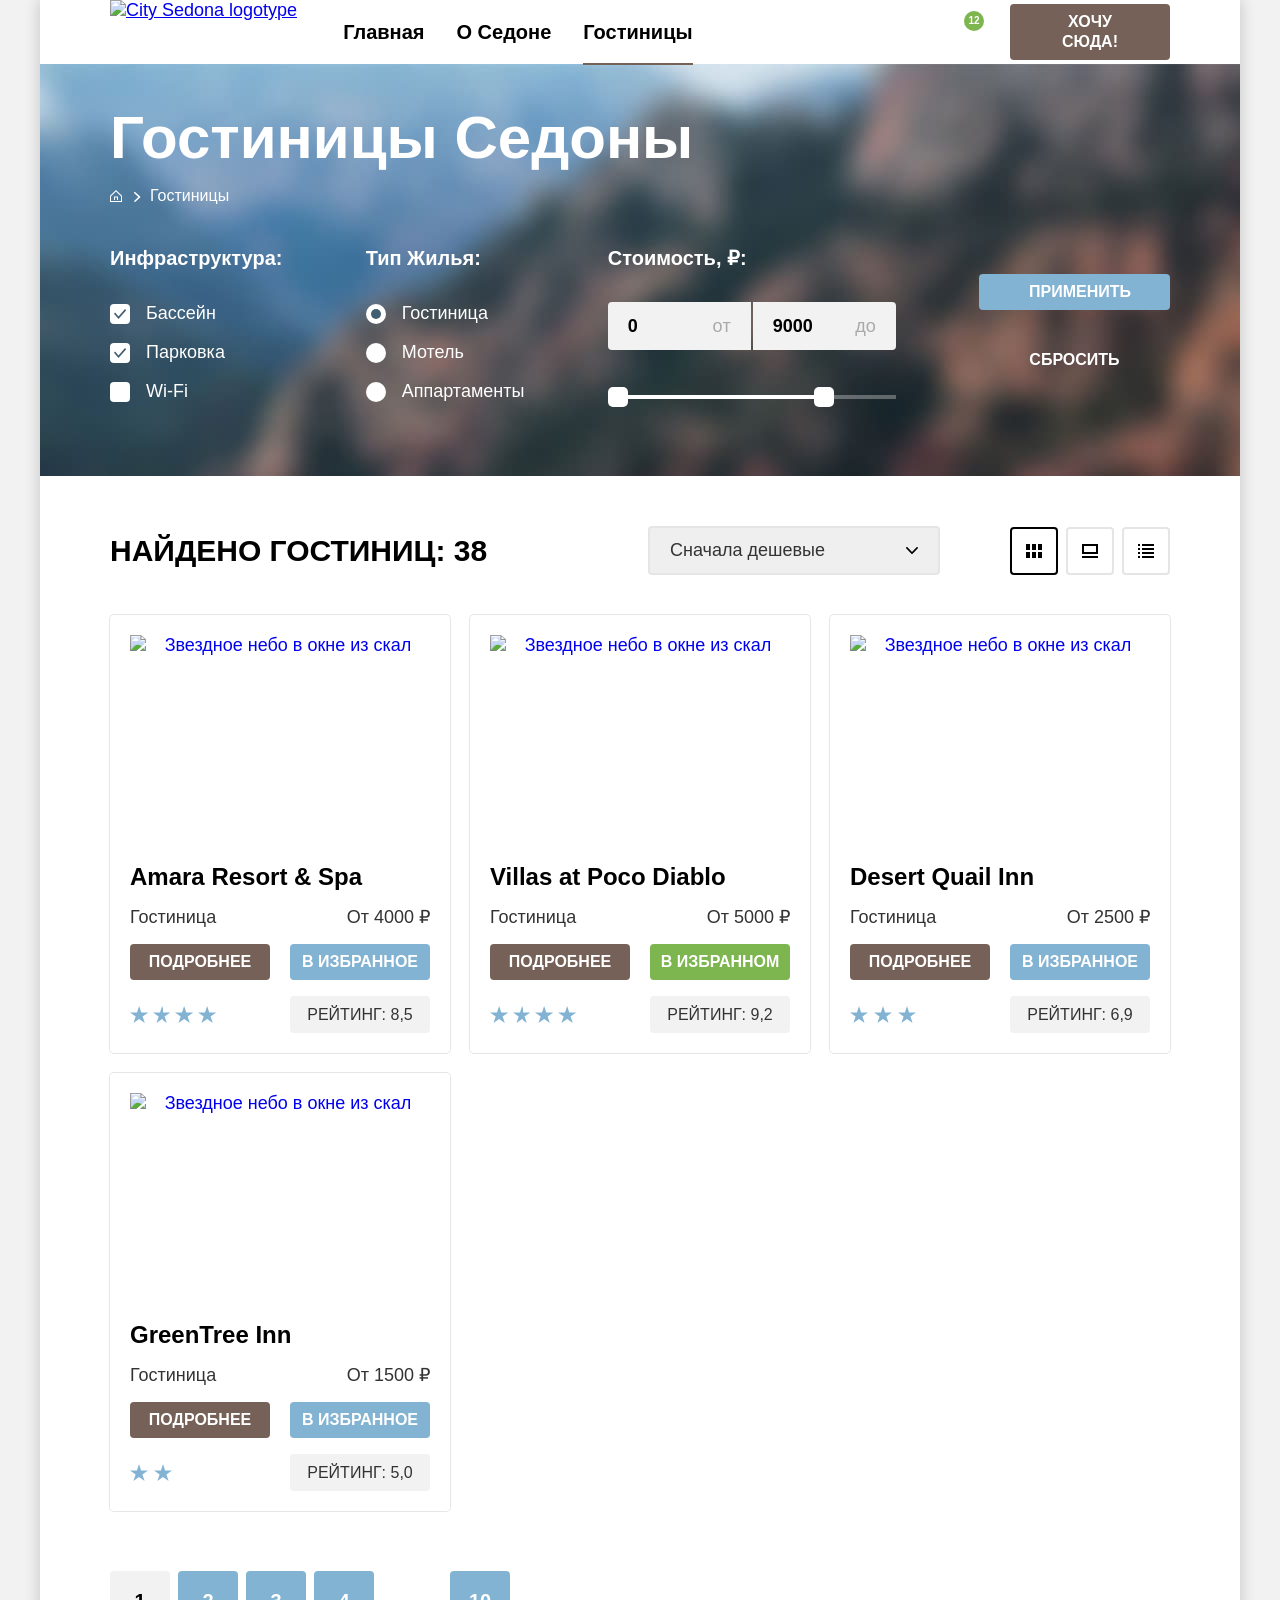
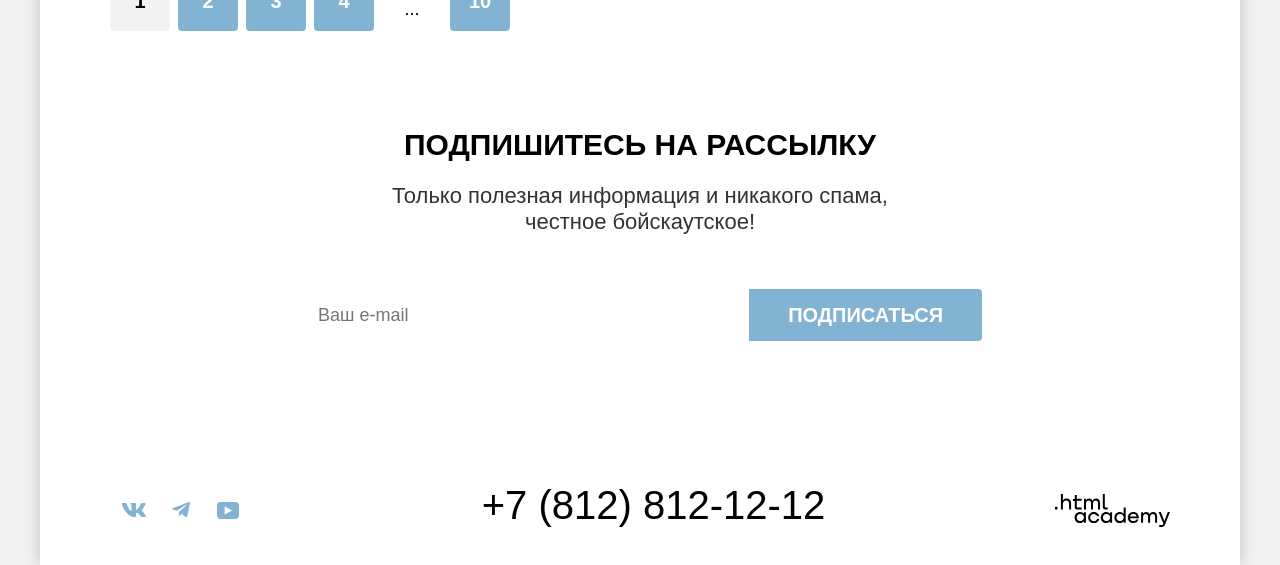
==== commit 4edd4f2f: "Добавляет форму модалки" ====
--- a/catalog.html
+++ b/catalog.html
@@ -63,51 +63,80 @@
 
           <h2 class="visually-hidden">Фильтры и гостиницы</h2>
           <form class="catalog-filters" action="https://echo.htmlacademy.ru/" method="get" data-test="filter">
+
             <fieldset class="catalog-filter-group">
-              <h3 class="catalog-filter-title">Инфраструктура:</h3>
+              <legend class="catalog-filter-title">Инфраструктура:</legend>
               <ul class="list catalog-filter-list">
                 <li class="catalog-filter-item">
                   <label class="control">
-                    <input class="control-input" type="checkbox" name="swimming-pool" checked>Бассейн</label>
-                </li>
-                <li class="catalog-filter-item">
-                  <label class="control">
-                    <input class="control-input" type="checkbox" name="parking" checked>Парковка</label>
-                </li>
-                <li class="catalog-filter-item">
-                  <label class="control">
-                    <input class="control-input" type="checkbox" name="wifi">Wi-Fi</label>
+                    <input class="visually-hidden control-input" type="checkbox" name="swimming-pool" checked>
+                    <span class="control-mark"></span>
+                    <span class="control-label">Бассейн</span>
+                  </label>
+                </li>
+                <li class="catalog-filter-item">
+                  <label class="control">
+                    <input class="visually-hidden control-input" type="checkbox" name="parking" checked>
+                    <span class="control-mark"></span>
+                    <span class="control-label">Парковка</span>
+                  </label>
+                </li>
+                <li class="catalog-filter-item">
+                  <label class="control">
+                    <input class="visually-hidden control-input" type="checkbox" name="wifi">
+                    <span class="control-mark"></span>
+                    <span class="control-label">Wi-Fi</span>
+                  </label>
                 </li>
               </ul>
             </fieldset>
             <fieldset class="catalog-filter-group">
-              <h3 class="catalog-filter-title">Тип жилья</h3>
+              <legend class="catalog-filter-title">Тип Жилья:</legend>
               <ul class="list catalog-filter-list">
                 <li class="catalog-filter-item">
                   <label class="control">
-                    <input class="control-input" type="radio" name="housing" checked>Гостиница</label>
-                </li>
-                <li class="catalog-filter-item">
-                  <label class="control">
-                    <input class="control-input" type="radio" name="housing">Мотель</label>
-                </li>
-                <li class="catalog-filter-item">
-                  <label class="control">
-                    <input class="control-input" type="radio" name="housing">Аппартаменты</label>
+                    <input class="visually-hidden control-input" type="radio" name="housing" checked>
+                    <span class="control-mark radiobutton"></span>
+                    <span class="control-label">Гостиница</span>
+                  </label>
+                </li>
+                <li class="catalog-filter-item">
+                  <label class="control">
+                    <input class="visually-hidden control-input" type="radio" name="housing">
+                    <span class="control-mark radiobutton"></span>
+                    <span class="control-label">Мотель</span>
+                  </label>
+                </li>
+                <li class="catalog-filter-item">
+                  <label class="control">
+                    <input class="visually-hidden control-input" type="radio" name="housing">
+                    <span class="control-mark radiobutton"></span>
+                    <span class="control-label">Аппартаменты</span>
+                  </label>
                 </li>
               </ul>
             </fieldset>
             <fieldset class="catalog-filter-group catalog-filter-cost">
-              <h3 class="catalog-filter-title">Стоимость, ₽:</h3>
-              <div class="input-wrapper">
-                <label for="price-from">oт</label>
-                <input id="price-from" name="price-from" type="number" min="0" value="0">
-              </div>
-              <div class="input-wrapper">
-                <label for="price-to">до</label>
-                <input id="price-to" name="price-to" type="number" min="0" value="9000">
-              </div>
-              <div class="range-slider"></div>
+              <legend class="catalog-filter-title">Стоимость, ₽:</legend>
+              <div class="range">
+                <div class="range-cost-inputs">
+                  <div class="input-wrapper">
+                    <label for="price-from">oт</label>
+                    <input class="field" id="price-from" name="price-from" type="number" min="0" value="0">
+                  </div>
+                  <div class="input-wrapper">
+                    <label for="price-to">до</label>
+                    <input class="field" id="price-to" name="price-to" type="number" min="0" value="9000">
+                  </div>
+                </div>
+                <div class="range-slider">
+                  <div class="range-bar" style="left: 0; right: 71px; width: 206px;">
+                    <button class="range-toggle toggle-min" type="button"></button>
+                    <button class="range-toggle toggle-max" type="button"></button>
+                  </div>
+
+                </div>
+              </div>
             </fieldset>
             <div class="filters-action-buttons">
               <button class="button submit-price-button blue-button" type="submit">Применить</button>
@@ -229,19 +258,19 @@
             <li class="pagination-item pagination-item-current">
               <a class="pagination-item-link">1</a>
             </li>
-            <li class="pagination-item blue-button">
+            <li class="pagination-item">
               <a class="pagination-item-link">2</a>
             </li>
-            <li class="pagination-item blue-button">
+            <li class="pagination-item">
               <a class="pagination-item-link">3</a>
             </li>
-            <li class="pagination-item blue-button">
+            <li class="pagination-item">
               <a class="pagination-item-link">4</a>
             </li>
             <li class="pagination-item pagination-more">
               <span class="pagination-dots">...</span>
             </li>
-            <li class="pagination-item blue-button">
+            <li class="pagination-item">
               <a class="pagination-item-link">10</a>
             </li>
           </ul>
@@ -249,8 +278,8 @@
         <section class="subscribe subscribe-light" data-test="subscribe">
           <h2 class="visually-hidden">Подписка на рассылку</h2>
           <p class="slogan-title dark-title">Подпишитесь на рассылку</p>
+          <p class="slogan-text dark-text">Только полезная информация и никакого спама,<br> честное бойскаутское!</p>
           <form class="subscribe-form" action="https://echo.htmlacademy.ru" method="post">
-            <p class="slogan-text dark-text">Только полезная информация и никакого спама,<br> честное бойскаутское!</p>
             <input class="distribution-input" type="email" name="distribution" placeholder="Ваш e-mail" required>
             <button class="distribute-button button blue-button" type="submit">Подписаться</button>
           </form>
--- a/styles/styles.css
+++ b/styles/styles.css
@@ -51,6 +51,7 @@
   width: 1200px;
   min-height: 100%;
   background-color: #ffffff;
+  box-shadow: 0 0 15px 0 rgba(0, 0, 0, 0.2);
 }
 
 .button {
@@ -69,6 +70,10 @@
   border: none;
   cursor: pointer;
   border-radius: 4px;
+}
+
+.button:focus-visible {
+  outline: none;
 }
 
 .list {
@@ -362,7 +367,17 @@
 
 .subscribe-light {
   background-image: none;
-  background-color: #ffffff;
+  background-color: rgb(255, 255, 255);
+  width: 684px;
+  padding: 96px 258px 104px;
+}
+
+.subscribe-light .slogan-title {
+  margin-bottom: 20px;
+}
+
+.subscribe-light .slogan-text {
+  margin-bottom: 54px;
 }
 
 .dark-title {
@@ -384,16 +399,32 @@
   font-size: 20px;
   line-height: 36px;
   background-color: #82b3d3;
-  width: 232px;
+  width: 233px;
   height: 52px;
+  border-top-left-radius: 0;
+  border-bottom-left-radius: 0;
 }
 
 .distribution-input {
   background-color: #f2f2f2;
   color: #000000;
+  font-size: 18px;
+  line-height: 24px;
   border: none;
   width: 452px;
   height: 52px;
+  padding-left: 20px;
+  padding-top: 0;
+  padding-bottom: 0;
+  padding-right: 0;
+  box-sizing: border-box;
+  font-family: inherit;
+  border-bottom-left-radius: 4px;
+  border-top-left-radius: 4px;
+}
+
+.subscribe-light .distribution-input {
+  background-color: rgb(255, 255, 255);
 }
 
 .search-hotel {
@@ -446,13 +477,14 @@
   width: 33.33%;
 }
 
+
+
 .footer-social-link {
   display: flex;
   align-items: center;
   justify-content: center;
   min-height: 40px;
   min-width: 40px;
-
 }
 
 .footer-social-icon {
@@ -513,6 +545,22 @@
 
 
 /* Каталог фильтры */
+
+.catalog {
+  background-image: url("../images/catalog/filters_background.jpg");
+  background-color: #8b5547;
+  background-repeat: no-repeat;
+  background-size: 100% auto;
+  color: #ffffff;
+  padding-top: 35px;
+  padding-right: 70px;
+  padding-left: 70px;
+  padding-bottom: 70px;
+}
+
+.catalog-header {
+  margin-bottom: 40px;
+}
 
 .inner-header-title {
   margin-top: 0;
@@ -566,16 +614,7 @@
 
 /* Фильтры */
 
-.catalog {
-  background-image: url("../images/catalog/filters_background.jpg");
-  background-color: #8b5547;
-  background-repeat: no-repeat;
-  background-size: 100% auto;
-  color: #ffffff;
-  padding-top: 35px;
-  padding-right: 70px;
-  padding-left: 70px;
-}
+
 
 .catalog-filters {
   display: flex;
@@ -586,9 +625,13 @@
 .catalog-filter-group {
   padding: 0;
   margin: 0;
+  border: none;
 }
 
 .catalog-filter-list {
+  display: flex;
+  flex-direction: column;
+  gap: 16px;
   padding-left: 0;
 }
 
@@ -601,26 +644,184 @@
   font-size: 20px;
   font-weight: 700;
   line-height: 24px;
+  padding: 0;
+  margin-bottom: 32px;
 }
 
 .catalog-filter-cost {
   width: 288px;
+  height: 160px;
 }
 
 .control {
+  position: relative;
+  display: flex;
+  align-items: center;
+  text-align: center;
+  padding-left: 36px;
   font-size: 18px;
   line-height: 23px;
 }
 
+.control-input[type="checkbox"]:checked + .control-mark {
+  background-image: url("../images/catalog/tick_check.svg");
+  background-repeat: no-repeat;
+  background-position: center;
+}
+
+.control:hover .control-mark {
+  background-color: rgba(255, 255, 255, 0.6);
+}
+
+.control:hover .control-label {
+  color: rgba(255, 255, 255, 0.6);
+  cursor: pointer;
+}
+
+.control:active .control-mark {
+  background-color: rgba(255, 255, 255, 0.3);
+}
+
+.control:active .control-label {
+  color: rgba(255, 255, 255, 0.3);
+}
+
+.control-mark {
+  position: absolute;
+  width: 20px;
+  height: 20px;
+  background-color: rgb(255, 255, 255);
+  border-radius: 4px;
+  left: 0;
+}
+
+.control-mark.radiobutton {
+  border-radius: 50%;
+}
+
+.control-input[type="radio"]:checked + .control-mark::before {
+  position: absolute;
+  height: 10px;
+  width: 10px;
+  border-radius: 50%;
+  background-color: rgb(63, 94, 114);
+  left: 5px;
+  top: 5px;
+  content: "";
+}
+
+.range-cost-inputs {
+  display: flex;
+  justify-content: space-between;
+  align-items: center;
+  margin-bottom: 45px;
+}
+
+.control-input:focus-visible + .control-mark {
+  outline: 3px solid rgb(131, 179, 211);
+}
+
 .input-wrapper {
-  color: #000000;
+  position: relative;
+
+  min-height: 48px;
   font-size: 18px;
   line-height: 24px;
 }
 
 .input-wrapper input {
   background-color: #f2f2f2;
+  width: 143px;
+  height: 48px;
   border: none;
+  padding-top: 12px;
+  padding-bottom: 12px;
+  padding-left: 20px;
+  box-sizing: border-box;
+}
+
+.input-wrapper input::-webkit-outer-spin-button,
+.input-wrapper input::-webkit-inner-spin-button {
+  appearance: none;
+  margin: 0;
+}
+
+.input-wrapper label {
+  position: absolute;
+  right: 20px;
+  transform: translateY(50%);
+  color: rgba(0, 0, 0, 0.3);
+}
+
+.range-cost-inputs > .input-wrapper:first-child > input {
+  border-top-left-radius: 4px;
+  border-bottom-left-radius: 4px;
+}
+
+.range-cost-inputs > .input-wrapper:last-child > input {
+  border-top-right-radius: 4px;
+  border-bottom-right-radius: 4px;
+}
+
+.range-slider {
+  position: relative;
+  height: 4px;
+  background-color: rgba(255, 255, 255, 0.3);
+}
+
+.range-bar {
+  position: absolute;
+  height: 4px;
+  background-color: rgb(255, 255, 255);
+}
+
+.range-toggle {
+  position: absolute;
+  height: 20px;
+  width: 20px;
+  background-color: rgb(255, 255, 255);
+  border: none;
+  border-radius: 5px;
+  cursor: pointer;
+}
+
+.range-toggle:focus-visible {
+  outline: 3px solid rgb(131, 179, 211);
+}
+
+.range-toggle:active {
+  outline: 2px solid rgb(131, 179, 211);
+}
+
+.toggle-min {
+  left: 0;
+  top: -8px;
+}
+
+.toggle-max {
+  right: -20px;
+  top: -8px;
+}
+
+.field {
+  margin: 0;
+  padding: 0;
+  font-family: inherit;
+  font-size: 18px;
+  line-height: 24px;
+  font-weight: 700;
+  background-color: rgb(0, 0, 0);
+  width: 143px;
+}
+
+.field:hover {
+  background-color: rgb(230, 230, 230);
+}
+
+.field:focus-visible {
+  border: 0;
+  outline: 3px solid rgb(131, 179, 211);
+  background-color: rgb(230, 230, 230);
 }
 
 .filters-action-buttons {
@@ -686,7 +887,7 @@
 
 .select-control:hover,
 .select-control:focus-visible {
-  /* outline: none; */
+  outline: none;
   border-color: rgb(104, 162, 202);
 }
 
@@ -708,7 +909,7 @@
 
 
 .view-button {
-  align-items: center;
+  display: block;
   padding: 15px 14px;
   flex-wrap: wrap;
   border-radius: 4px;
@@ -900,7 +1101,7 @@
   gap: 8px;
 }
 
-.pagination-item {
+.pagination-item-link {
   display: block;
   min-width: 30px;
   height: 60px;
@@ -908,19 +1109,36 @@
   font-weight: 700;
   line-height: 60px;
   color: #ffffff;
-  background-color: #82b3d3;
+  background-color: rgb(130, 179, 211);
   border-radius: 4px;
   text-align: center;
   padding-left: 15px;
   padding-right: 15px;
-}
-
-.pagination-item-current {
+  cursor: pointer;
+}
+
+.pagination-item-link:not(.pagination-item-current > .pagination-item-link):hover,
+.pagination-item-link:not(.pagination-item-current > .pagination-item-link):focus-visible {
+  background-color: rgb(104, 162, 202);
+  outline: 1px solid rgb(130, 179, 211);
+  outline-offset: -1px;
+}
+
+.pagination-item-link:not(.pagination-item-current > .pagination-item-link):active {
+  background-color: rgb(130, 179, 211);
+  color: rgb(255, 255, 255, 0.3);
+}
+
+.pagination-item-current > .pagination-item-link {
   background-color: #f2f2f2;
   color: #000000;
+  cursor: none;
 }
 
 .pagination-more {
+  display: flex;
+  justify-content: center;
+  align-items: center;
   background-color: #ffffff;
   width: 60px;
   height: 60px;
@@ -928,6 +1146,11 @@
   font-weight: 400;
 }
 
+.pagination-dots {
+  display: block;
+  padding-top: 16px
+}
+
 .brown-button:hover,
 .brown-button:focus {
   background-color: rgb(97, 80, 72);
@@ -981,3 +1204,206 @@
   background-color: rgb(125, 181, 79);
   color: rgba(255, 255, 255, 0.3);
 }
+
+/* Модальное окно */
+
+
+.modal-container {
+  position: fixed;
+  top: 0;
+  left: 0;
+  width: 100%;
+  height: 100%;
+  background-color: rgba(255, 255, 255, 0.8);
+  display: flex;
+  align-items: center;
+  justify-content: center;
+  z-index: 10;
+}
+
+.modal-hidden {
+  display: none;
+}
+
+
+
+.modal {
+  position: relative;
+  margin: auto;
+  padding: 64px 70px;
+  background-color: rgb(255, 255, 255);
+  box-shadow: 0 25px 50px 0 rgba(0, 0, 0, 0.15);
+  border-radius: 30px;
+}
+
+.modal > h2 {
+  text-align: left;
+  margin-bottom: 64px;
+  padding-right: 50px;
+  width: 520px;
+}
+
+.modal-close-button {
+  position: absolute;
+  top: 64px;
+  right: 52px;
+  background-color: rgb(242, 242, 242);
+  width: 52px;
+  height: 52px;
+  border-radius: 50%;
+  background-image: url("../images/cross_icon.svg");
+  background-repeat: no-repeat;
+  background-position: center;
+  border: none;
+  cursor: pointer;
+}
+
+
+.search-hotels-form {
+  display: grid;
+  grid-template-areas:
+    "arrival-label arrival-input arrival-input arrival-input"
+    ". error-hint error-hint error-hint"
+    "departure-label departure-input departure-input departure-input"
+    ". hint hint hint"
+    "adult adult-input kids kids-input"
+    ". . . ."
+    "button button button button";
+  grid-template-columns: 121px 110px 188px 110px;
+  grid-template-rows: auto auto auto auto auto 48px auto;
+  column-gap: 16px;
+  align-items: center;
+}
+
+.label-title {
+  font-family: inherit;
+  font-size: 20px;
+  font-weight: 700;
+  line-height: 24px;
+  color: rgb(0, 0, 0);
+  text-align: left;
+}
+
+.date-input {
+  height: 48px;
+  background-color: rgb(242, 242, 242);
+  border: none;
+  border-radius: 4px;
+  font-family: inherit;
+  font-size: 18px;
+  font-weight: 700;
+  line-height: 24px;
+  color: rgb(0, 0, 0);
+  padding-left: 20px;
+  padding-top: 0;
+  padding-bottom: 0;
+}
+
+
+.check-in-date {
+  grid-area: arrival-label;
+}
+
+.check-in-input-field {
+  grid-area: arrival-input;
+}
+
+.check-out-date {
+  grid-area: departure-label;
+}
+
+.check-out-input-field {
+  grid-area: departure-input;
+}
+
+.input-hint {
+  display: block;
+  text-align: left;
+  padding-left: 20px;
+  padding-right: 20px;
+  grid-area: hint;
+  color: rgb(51, 51, 51);
+  font-family: inherit;
+  font-size: 16px;
+  line-height: 21px;
+  margin-bottom: 23px;
+  margin-top: 4px;
+}
+
+.input-hint.error-input-hint {
+  grid-area: error-hint;
+  color: rgb(255, 87, 87);
+}
+
+.amount-input {
+  padding: 0;
+  width: 100%;
+  height: 48px;
+  background-color: rgb(242, 242, 242);
+  border-radius: 4px;
+  border: none;
+  font-family: inherit;
+  font-size: 18px;
+  font-weight: 700;
+  line-height: 24px;
+  color: rgb(0, 0, 0);
+  text-align: center;
+}
+
+.amount-input::-webkit-outer-spin-button,
+.amount-input::-webkit-inner-spin-button {
+  appearance: none;
+  margin: 0;
+}
+
+.adult {
+  grid-area: adult;
+}
+
+.adult-amount-input-field {
+  grid-area: adult-input;
+}
+
+.kids {
+  grid-area: kids;
+  padding-left: 73px;
+}
+
+.kids-amount-input-field {
+  grid-area: kids-input;
+}
+
+.modal-button {
+  grid-area: button;
+  height: 60px;
+  background-color: rgb(131, 179, 211);
+  border-radius: 10px;
+  font-family: inherit;
+  font-size: 20px;
+  line-height: 24px;
+  font-weight: 700;
+}
+
+.tooltip {
+  grid-area: kids;
+}
+
+.tooltip-toggle {
+  position: relative;
+  display: block;
+  width: 26px;
+  height: 26px;
+  border-radius: 50%;
+  border: none;
+  background-color: rgb(131, 179, 211);
+  margin-left: auto;
+  margin-right: 30px;
+  cursor: pointer;
+}
+
+.tooltip-icon {
+  position: absolute;
+  background-position: center;
+  color: rgb(255, 255, 255);
+  transform: translate(-50%, -50%);
+}
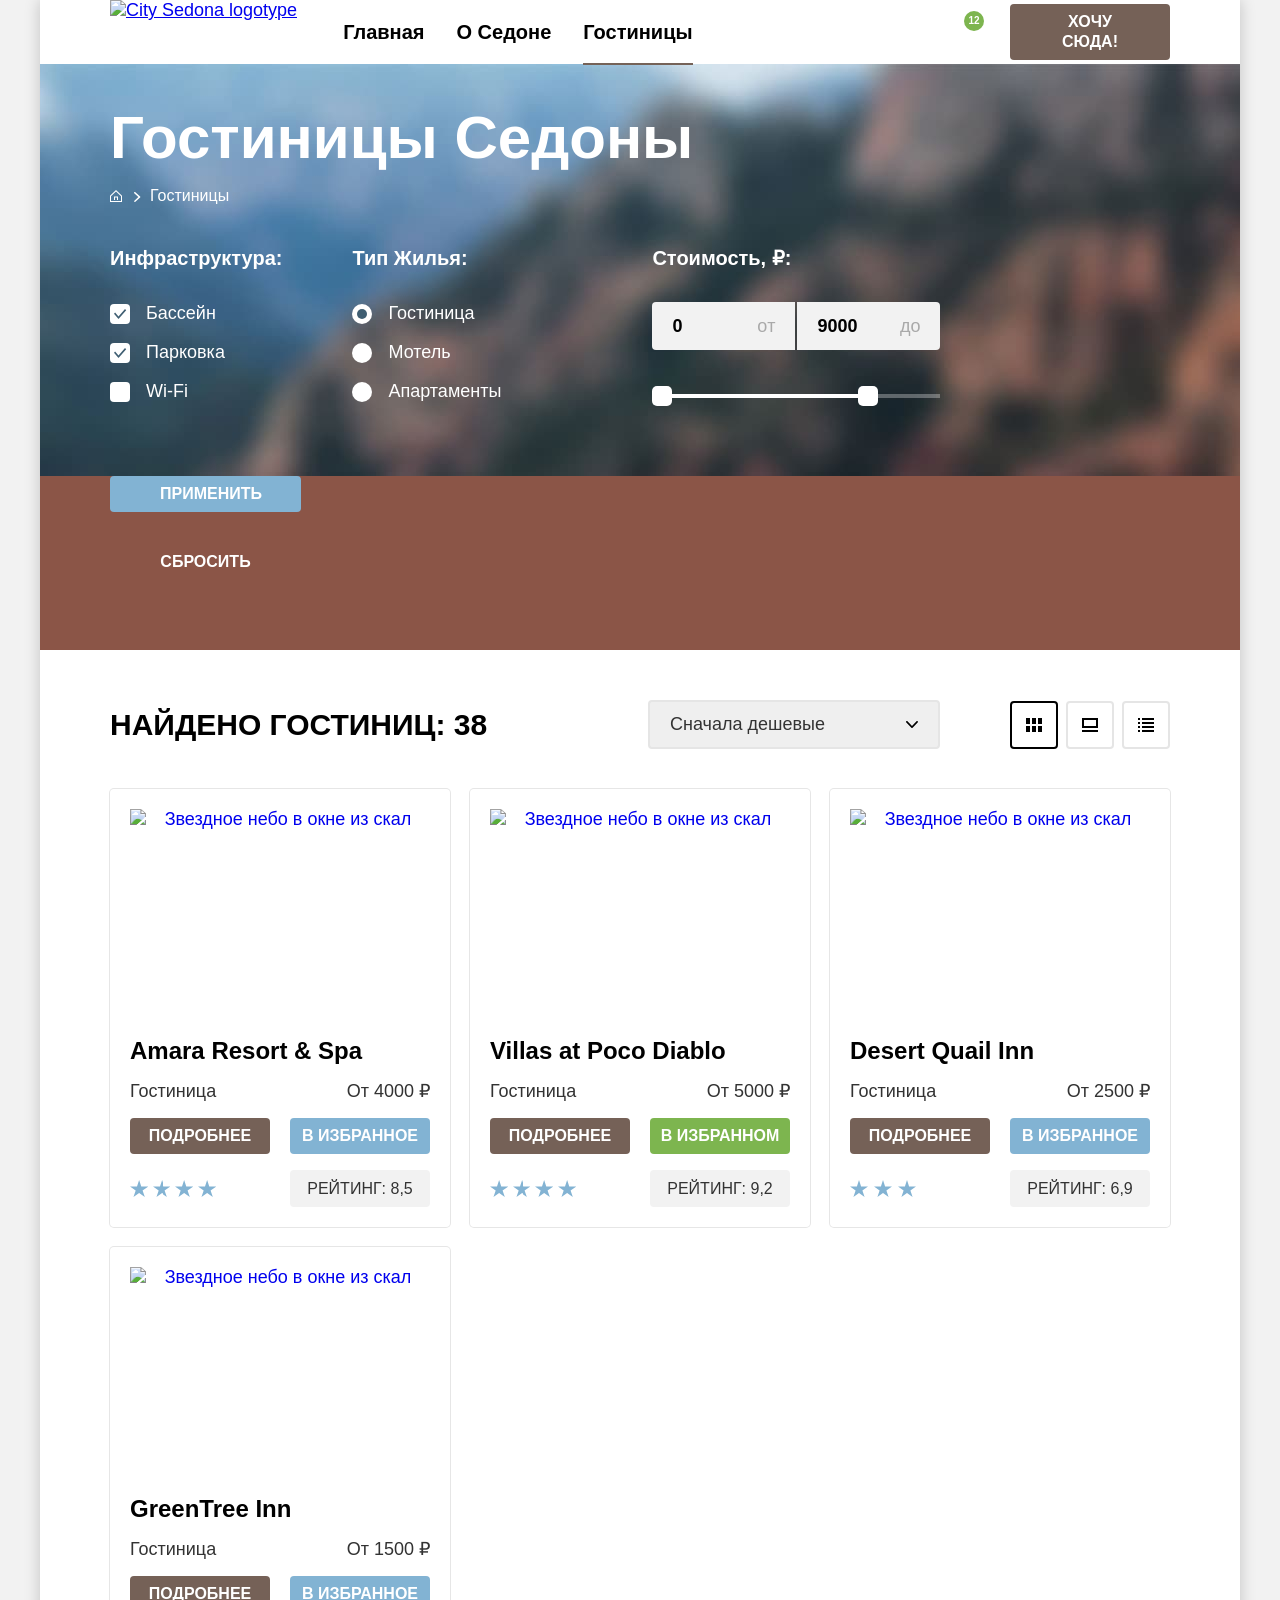
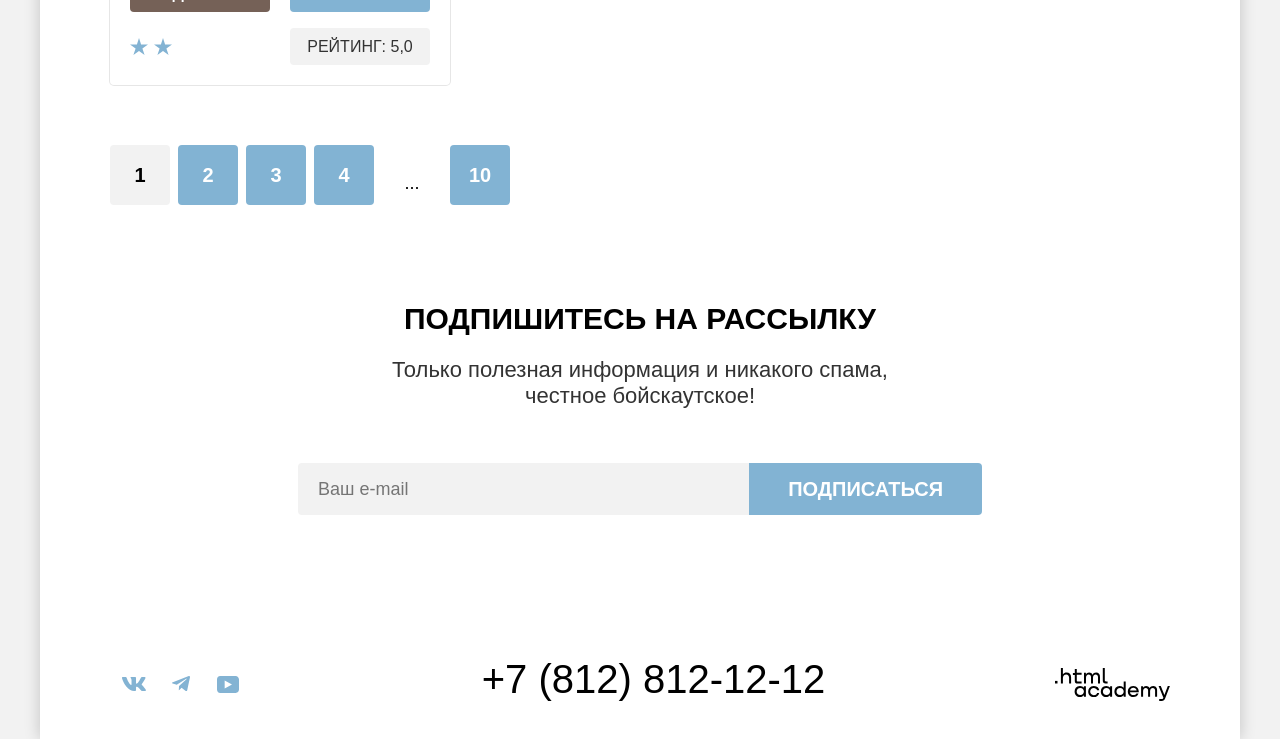
==== commit 97ec5369: "Добавляет стили кнопкам. Оптимизирует проект для Firefox" ====
--- a/catalog.html
+++ b/catalog.html
@@ -4,6 +4,7 @@
   <head>
     <meta charset="utf-8">
     <link rel="stylesheet" href="styles/styles.css">
+    <link rel="icon" href="images/favicon.png" type="images/png" sizes="32x32">
     <title>Каталог гостиниц Седоны</title>
   </head>
 
@@ -63,7 +64,6 @@
 
           <h2 class="visually-hidden">Фильтры и гостиницы</h2>
           <form class="catalog-filters" action="https://echo.htmlacademy.ru/" method="get" data-test="filter">
-
             <fieldset class="catalog-filter-group">
               <legend class="catalog-filter-title">Инфраструктура:</legend>
               <ul class="list catalog-filter-list">
@@ -111,7 +111,7 @@
                   <label class="control">
                     <input class="visually-hidden control-input" type="radio" name="housing">
                     <span class="control-mark radiobutton"></span>
-                    <span class="control-label">Аппартаменты</span>
+                    <span class="control-label">Апартаменты</span>
                   </label>
                 </li>
               </ul>
@@ -149,6 +149,8 @@
             <span class="amount-hotels">Найдено гостиниц: 38</span>
             <select class="select-control" aria-label="Сортировка">
               <option value="cheaper">Сначала дешевые</option>
+              <option value="expensive">Сначала дорогие</option>
+              <option value="high-rating">Сначала с высоким рейтингом</option>
             </select>
             <ul class="list sorting-buttons-list">
               <li class="sorting-buttons-item sorting-item-current">
@@ -259,19 +261,19 @@
               <a class="pagination-item-link">1</a>
             </li>
             <li class="pagination-item">
-              <a class="pagination-item-link">2</a>
+              <a class="pagination-item-link" href="#">2</a>
             </li>
             <li class="pagination-item">
-              <a class="pagination-item-link">3</a>
+              <a class="pagination-item-link" href="#">3</a>
             </li>
             <li class="pagination-item">
-              <a class="pagination-item-link">4</a>
+              <a class="pagination-item-link" href="#">4</a>
             </li>
             <li class="pagination-item pagination-more">
               <span class="pagination-dots">...</span>
             </li>
             <li class="pagination-item">
-              <a class="pagination-item-link">10</a>
+              <a class="pagination-item-link" href="#">10</a>
             </li>
           </ul>
         </section>
--- a/styles/styles.css
+++ b/styles/styles.css
@@ -76,6 +76,13 @@
   outline: none;
 }
 
+.button:disabled {
+  cursor: default;
+  pointer-events: none;
+  background-color: #e0e0e0;
+  color: #a0a0a0;
+}
+
 .list {
   list-style-type: none;
   margin: 0;
@@ -274,6 +281,10 @@
   border-bottom: 2px solid rgba(255, 255, 255, 0.3)
 }
 
+.white-color-card {
+  background-color: rgb(255, 255, 255);
+}
+
 .white-title {
   color: #ffffff;
 }
@@ -352,7 +363,7 @@
 /* Подписка */
 
 .subscribe {
-  background-color: #237fe9;
+  background-color: rgb(58, 80, 104);
   background-image: url("../images/subscribe_background.jpg");
   background-repeat: no-repeat;
   background-size: 100% auto;
@@ -411,6 +422,7 @@
   font-size: 18px;
   line-height: 24px;
   border: none;
+  outline: none;
   width: 452px;
   height: 52px;
   padding-left: 20px;
@@ -423,10 +435,6 @@
   border-top-left-radius: 4px;
 }
 
-.subscribe-light .distribution-input {
-  background-color: rgb(255, 255, 255);
-}
-
 .search-hotel {
   min-width: 592px;
   padding-top: 96px;
@@ -515,6 +523,8 @@
 
 .contacts-phone:hover,
 .contacts-phone:focus {
+  border: none;
+  outline: none;
   color: #756157;
 }
 
@@ -619,7 +629,12 @@
 .catalog-filters {
   display: flex;
   flex-wrap: wrap;
-  justify-content: space-between;
+  justify-content: left;
+  gap: 70px;
+}
+
+.catalog-filters > .catalog-filter-group:nth-child(2) {
+  margin-right: 81px;
 }
 
 .catalog-filter-group {
@@ -705,8 +720,9 @@
   width: 10px;
   border-radius: 50%;
   background-color: rgb(63, 94, 114);
-  left: 5px;
-  top: 5px;
+  left: 50%;
+  top: 50%;
+  transform: translate(-50%, -50%);
   content: "";
 }
 
@@ -714,11 +730,21 @@
   display: flex;
   justify-content: space-between;
   align-items: center;
-  margin-bottom: 45px;
+  margin-bottom: 44px;
 }
 
 .control-input:focus-visible + .control-mark {
   outline: 3px solid rgb(131, 179, 211);
+}
+
+.control-input:disabled + .control-mark {
+  background-color: rgba(255, 255, 255, 0.3);
+  cursor: default;
+}
+
+.control-input:disabled ~ .control-label {
+  color: rgba(255, 255, 255, 0.3);
+  cursor: default;
 }
 
 .input-wrapper {
@@ -746,6 +772,10 @@
   margin: 0;
 }
 
+.input-wrapper input {
+  -moz-appearance: textfield;
+}
+
 .input-wrapper label {
   position: absolute;
   right: 20px;
@@ -820,16 +850,17 @@
 
 .field:focus-visible {
   border: 0;
-  outline: 3px solid rgb(131, 179, 211);
+  outline: 2px solid rgb(131, 179, 211);
   background-color: rgb(230, 230, 230);
 }
 
 .filters-action-buttons {
   display: flex;
   flex-direction: column;
-  justify-content: center;
-  gap: 32px;
+  justify-content: space-between;
+  height: 104px;
   width: 191px;
+  align-self: flex-end;
 
 }
 
@@ -1114,7 +1145,7 @@
   text-align: center;
   padding-left: 15px;
   padding-right: 15px;
-  cursor: pointer;
+  text-decoration: none;
 }
 
 .pagination-item-link:not(.pagination-item-current > .pagination-item-link):hover,
@@ -1224,8 +1255,6 @@
 .modal-hidden {
   display: none;
 }
-
-
 
 .modal {
   position: relative;
@@ -1251,12 +1280,32 @@
   width: 52px;
   height: 52px;
   border-radius: 50%;
-  background-image: url("../images/cross_icon.svg");
-  background-repeat: no-repeat;
-  background-position: center;
+  fill: rgb(0, 0, 0);
+  display: flex;
+  justify-content: center;
+  align-items: center;
   border: none;
   cursor: pointer;
 }
+
+.modal-close-button:hover {
+  background-color: rgb(229, 229, 229);
+}
+
+.modal-close-button:focus-visible {
+  background-color: rgb(229, 229, 229);
+  outline: 3px solid rgb(131, 179, 211);
+}
+
+.modal-close-button:active {
+  background-color: rgb(229, 229, 229);
+}
+
+.modal-close-button:active svg {
+  fill: rgba(0, 0, 0, 0.3);
+}
+
+
 
 
 .search-hotels-form {
@@ -1297,6 +1346,22 @@
   padding-left: 20px;
   padding-top: 0;
   padding-bottom: 0;
+  background-image: url("../images/date.svg");
+  background-repeat: no-repeat;
+  background-position: right 20px center;
+}
+
+.date-input::placeholder {
+  color: rgba(0, 0, 0, 0.6);
+}
+
+.date-input:hover {
+  background-color: rgb(229, 229, 229);
+}
+
+.date-input:focus-visible {
+  outline: 3px solid rgb(131, 179, 211);
+  background-color: rgb(229, 229, 229);
 }
 
 
@@ -1335,12 +1400,61 @@
   color: rgb(255, 87, 87);
 }
 
+.amount-adults {
+  display: flex;
+  align-items: center;
+  grid-area: adult-input;
+  background-color: rgb(242, 242, 242);
+  border-radius: 4px;
+  width: 100%;
+}
+
+.amount-kids {
+  grid-area: kids-input;
+  display: flex;
+  align-items: center;
+  background-color: rgb(242, 242, 242);
+  border-radius: 4px;
+  width: 100%;
+}
+
+.amount-button {
+  background-color: transparent;
+  border: none;
+  padding: 0;
+  display: flex;
+  justify-content: center;
+  align-items: center;
+  width: 40px;
+  height: 48px;
+  outline: none;
+  cursor: pointer;
+}
+
+.amount-icon {
+  fill: rgba(117, 97, 87, 0.3);
+  border-radius: 4px;
+}
+
+.amount-button:hover .amount-icon {
+  fill: rgb(0, 0, 0);
+}
+
+.amount-button:focus-visible .amount-icon {
+  border: none;
+  outline: 3px solid rgb(130, 179, 211);
+}
+
+.amount-button:active .amount-icon {
+  fill: rgba(0, 0, 0, 0.2);
+}
+
 .amount-input {
   padding: 0;
-  width: 100%;
+  width: 31px;
   height: 48px;
-  background-color: rgb(242, 242, 242);
-  border-radius: 4px;
+
+  background-color: transparent;
   border: none;
   font-family: inherit;
   font-size: 18px;
@@ -1356,21 +1470,16 @@
   margin: 0;
 }
 
+.amount-input {
+  -moz-appearance: textfield;
+}
+
 .adult {
   grid-area: adult;
 }
 
 .adult-amount-input-field {
   grid-area: adult-input;
-}
-
-.kids {
-  grid-area: kids;
-  padding-left: 73px;
-}
-
-.kids-amount-input-field {
-  grid-area: kids-input;
 }
 
 .modal-button {
@@ -1384,8 +1493,28 @@
   font-weight: 700;
 }
 
+.modal-button:hover,
+.modal-button:focus-visible {
+  outline: none;
+  background-color: rgb(104, 162, 202);
+}
+
+.modal-button:active {
+  color: rgba(255, 255, 255, 0.3);
+  outline: none;
+  background-color: rgb(104, 162, 202);
+}
+
+.kids-wrapper {
+  grid-area: kids;
+  display: flex;
+  align-items: center;
+  padding-left: 72px;
+  gap: 10px;
+}
+
 .tooltip {
-  grid-area: kids;
+  position: relative;
 }
 
 .tooltip-toggle {
@@ -1396,7 +1525,6 @@
   border-radius: 50%;
   border: none;
   background-color: rgb(131, 179, 211);
-  margin-left: auto;
   margin-right: 30px;
   cursor: pointer;
 }
@@ -1404,6 +1532,44 @@
 .tooltip-icon {
   position: absolute;
   background-position: center;
+  fill: rgb(255, 255, 255);
+  transform: translate(-50%, -50%);
+}
+
+.tooltip-text {
+  display: none;
+  position: absolute;
+  font-size: 16px;
+  line-height: 20px;
+  width: 216px;
+  padding-top: 20px;
+  padding-right: 18px;
+  padding-bottom: 22px;
+  padding-left: 22px;
+  border-radius: 10px;
+  background-color: rgb(51, 51, 51);
   color: rgb(255, 255, 255);
-  transform: translate(-50%, -50%);
-}
+  left: 13px;
+  top: calc(100% + 15px);
+  text-align: left;
+  transform: translateX(-50%);
+}
+
+.tooltip-text::before {
+  content: '';
+  background-image: url("../images/triangle_for_tooltip.svg");
+  color: #000000;
+  width: 19px;
+  height: 9px;
+  position: absolute;
+  bottom: 100%;
+  left: 0;
+  right: 0;
+  margin-left: auto;
+  margin-right: auto;
+}
+
+.tooltip-toggle:hover + .tooltip-text,
+.tooltip-toggle:focus-visible + .tooltip-text {
+  display: block;
+}
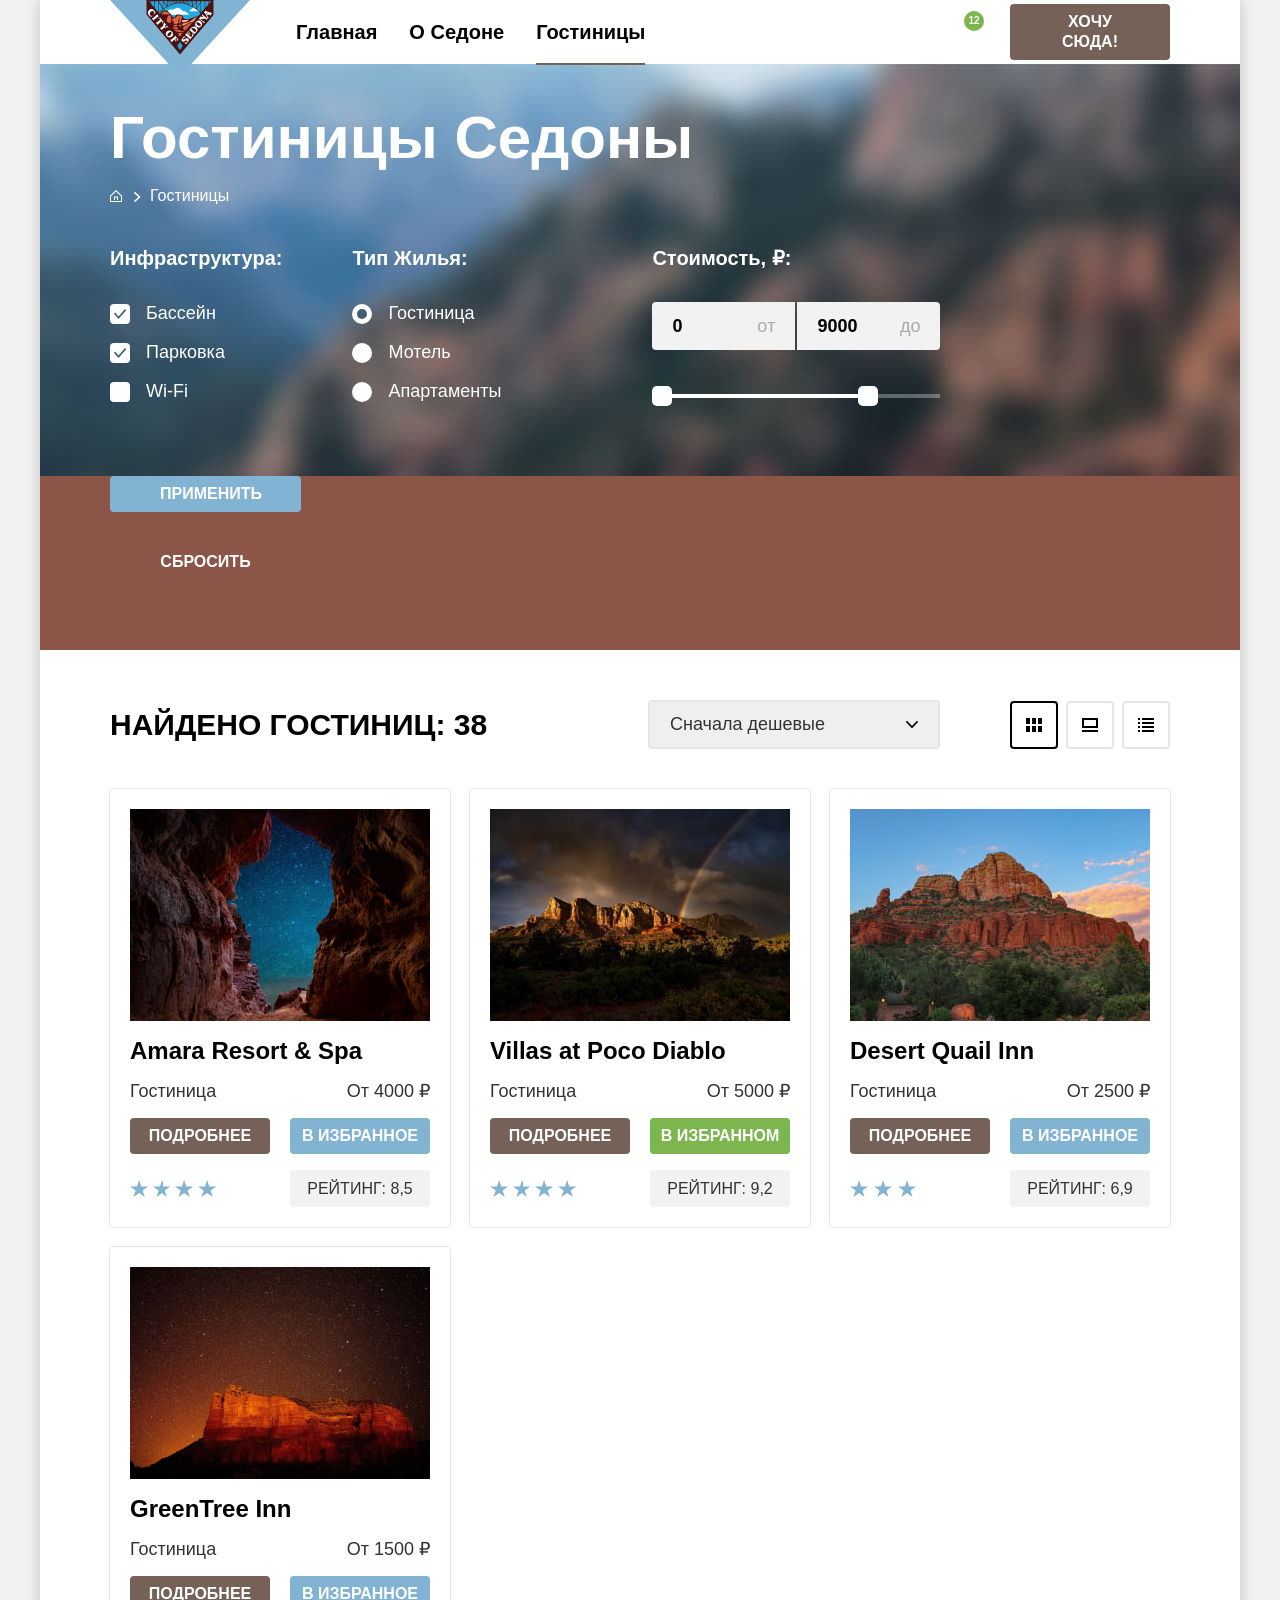
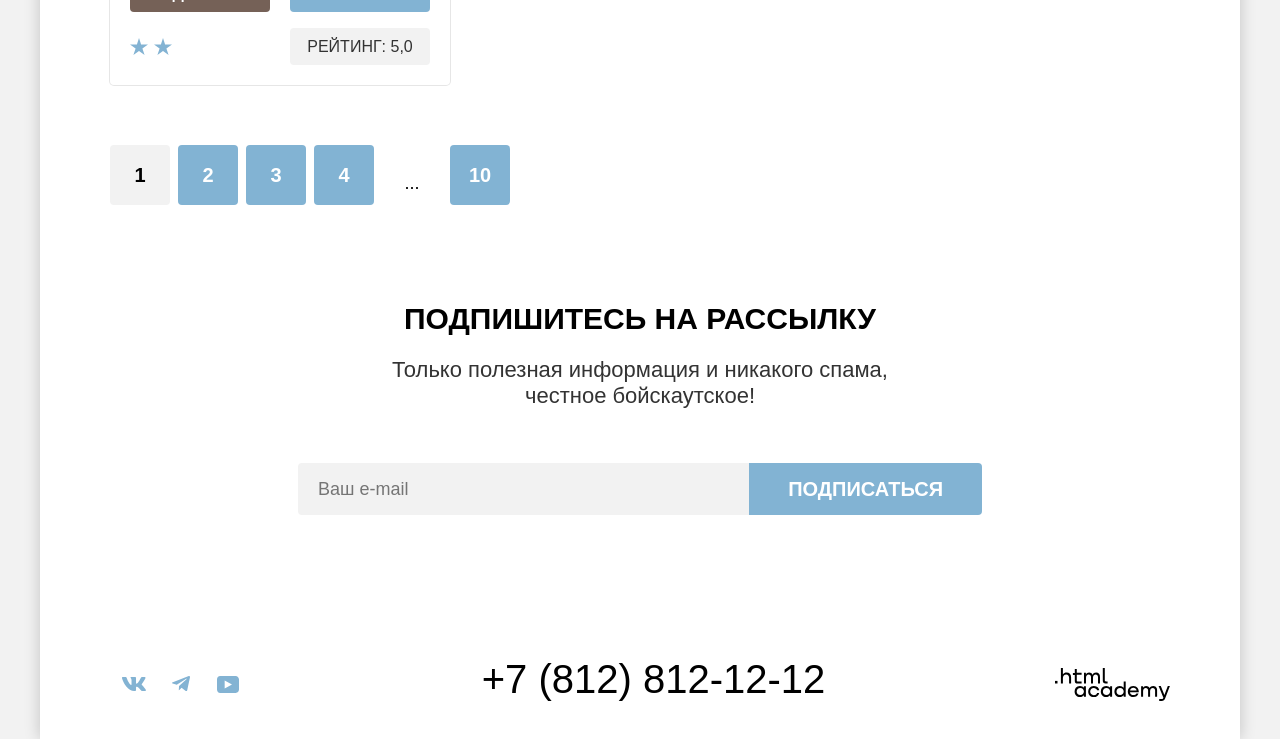
==== commit 2f927159: "Исправляет ошибки при автоматической проверке" ====
--- a/catalog.html
+++ b/catalog.html
@@ -4,7 +4,7 @@
   <head>
     <meta charset="utf-8">
     <link rel="stylesheet" href="styles/styles.css">
-    <link rel="icon" href="images/favicon.png" type="images/png" sizes="32x32">
+    <link rel="icon" href="images/favicon.ico" type="image/x-icon">
     <title>Каталог гостиниц Седоны</title>
   </head>
 
@@ -51,7 +51,7 @@
             <h1 class="inner-header-title">Гостиницы Седоны</h1>
             <ul class="list breadcrumbs-list">
               <li class="breadcrumbs-item">
-                <a class="breadcrumbs-link breadcrumbs-link-to-home" role="img" aria-label="На главную страницу"
+                <a class="breadcrumbs-link breadcrumbs-link-to-home" aria-label="На главную страницу"
                   href="index.html">
                   <span class="visually-hidden">Главная</span>
                 </a>
@@ -122,11 +122,11 @@
                 <div class="range-cost-inputs">
                   <div class="input-wrapper">
                     <label for="price-from">oт</label>
-                    <input class="field" id="price-from" name="price-from" type="number" min="0" value="0">
+                    <input class="field price-from" id="price-from" name="price-from" type="number" min="0" value="0">
                   </div>
                   <div class="input-wrapper">
                     <label for="price-to">до</label>
-                    <input class="field" id="price-to" name="price-to" type="number" min="0" value="9000">
+                    <input class="field price-to" id="price-to" name="price-to" type="number" min="0" value="9000">
                   </div>
                 </div>
                 <div class="range-slider">
--- a/styles/styles.css
+++ b/styles/styles.css
@@ -328,15 +328,15 @@
   background-position: center;
 }
 
-.local-service .advantage-item:nth-child(1) .advantage-title::before {
+.advantage-housing::before {
   background-image: url("../images/advantage_house_icon.svg");
 }
 
-.local-service .advantage-item:nth-child(2) .advantage-title::before {
+.advantage-food::before {
   background-image: url("../images/advantage_burger_icon.svg");
 }
 
-.local-service .advantage-item:nth-child(3) .advantage-title::before {
+.advantage-gifts::before {
   background-image: url("../images/advantage_gift_icon.svg");
 }
 
@@ -783,12 +783,12 @@
   color: rgba(0, 0, 0, 0.3);
 }
 
-.range-cost-inputs > .input-wrapper:first-child > input {
+.price-from {
   border-top-left-radius: 4px;
   border-bottom-left-radius: 4px;
 }
 
-.range-cost-inputs > .input-wrapper:last-child > input {
+.price-to {
   border-top-right-radius: 4px;
   border-bottom-right-radius: 4px;
 }
@@ -1025,10 +1025,6 @@
   gap: 16px;
 }
 
-.hotel-item > a:first-child > h3 {
-  margin: 0;
-}
-
 .hotel-item-link {
   text-decoration: none;
   grid-column: 1 / -1;
@@ -1040,6 +1036,7 @@
   line-height: 28px;
   color: #000000;
   text-align: start;
+  margin: 0;
 }
 
 .hotel-item > span {
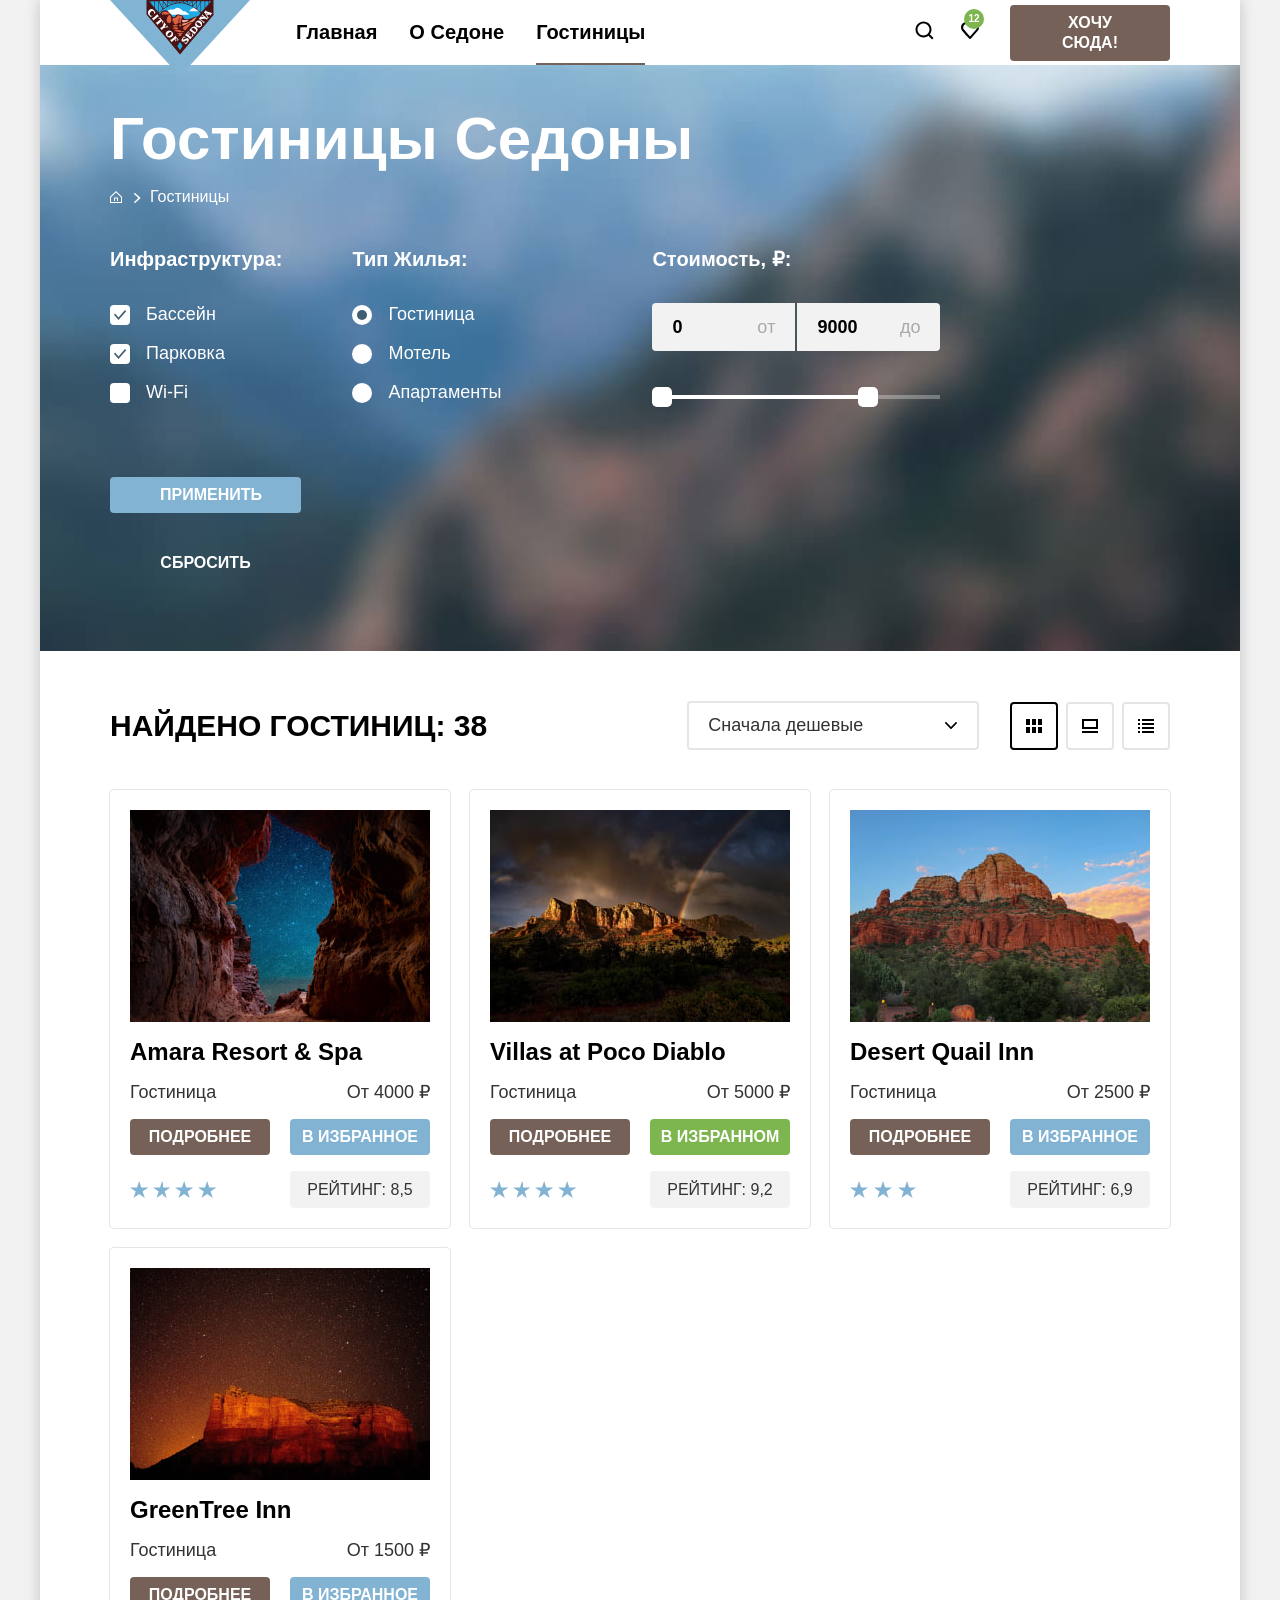
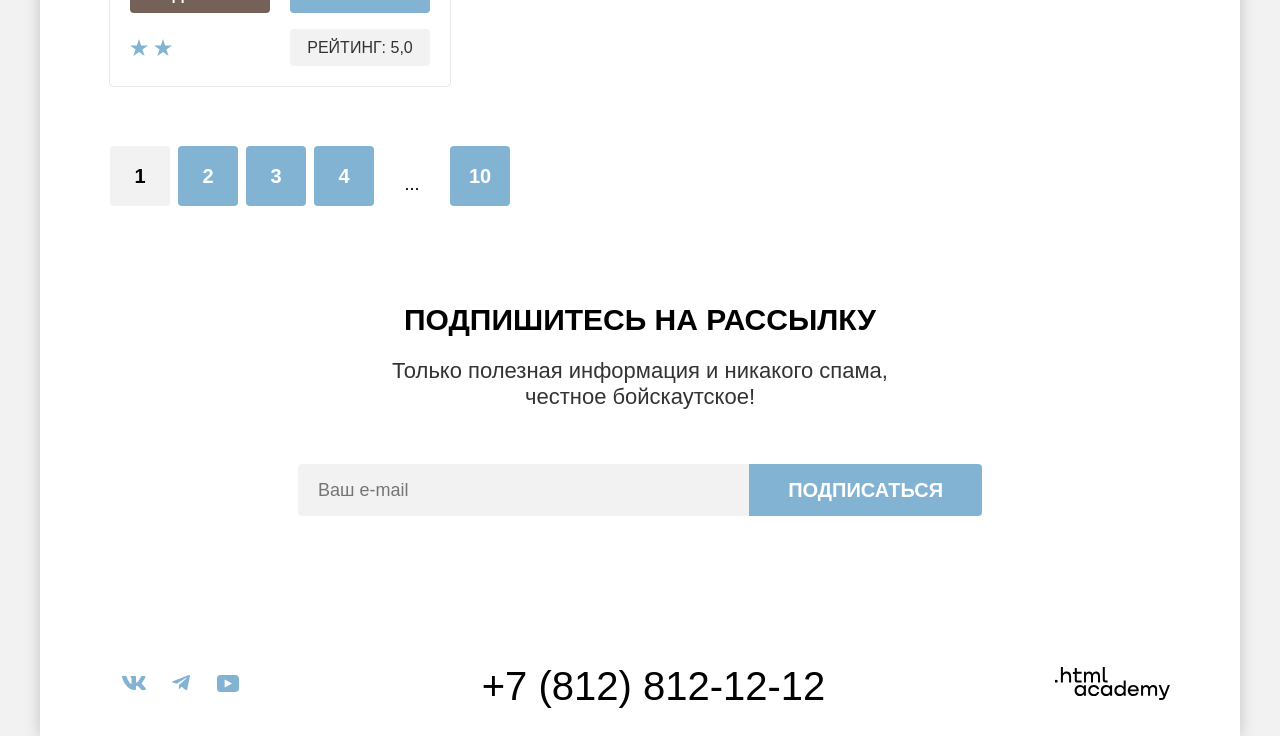
==== commit 77c51460: "Исправляет замечания перед проверкой" ====
--- a/catalog.html
+++ b/catalog.html
@@ -4,7 +4,8 @@
   <head>
     <meta charset="utf-8">
     <link rel="stylesheet" href="styles/styles.css">
-    <link rel="icon" href="images/favicon.ico" type="image/x-icon">
+    <link rel="icon" href="favicon.ico">
+    <link rel="icon" type="image/png" href="images/favicon.png">
     <title>Каталог гостиниц Седоны</title>
   </head>
 
@@ -29,12 +30,20 @@
           </ul>
           <ul class="list navigation-list navigation-user">
             <li class="navigation-item">
-              <a class="navigation-link search" href="#">
+              <a class="navigation-link navigation-link-user search" href="#">
+                <svg width="20" height="20" viewBox="0 0 20 20" xmlns="http://www.w3.org/2000/svg">
+                  <path
+                    d="M19.5 18.0083L15.8 14.3287C16.8 13.0359 17.5 11.3453 17.5 9.4558C17.5 5.08011 13.9 1.5 9.5 1.5C5.1 1.5 1.5 5.17956 1.5 9.55525C1.5 13.9309 5.1 17.511 9.5 17.511C11.3 17.511 13 16.9144 14.4 15.8204L18.1 19.5L19.5 18.0083ZM9.5 15.5221C6.2 15.5221 3.5 12.837 3.5 9.55525C3.5 6.27348 6.2 3.5884 9.5 3.5884C12.8 3.5884 15.5 6.27348 15.5 9.55525C15.5 12.837 12.8 15.5221 9.5 15.5221Z" />
+                </svg>
                 <span class="visually-hidden">Поиск</span>
               </a>
             </li>
             <li class="navigation-item">
-              <a class="navigation-link favorite" href="#">
+              <a class="navigation-link navigation-link-user favorite" href="#">
+                <svg width="20" height="20" viewBox="0 0 20 20" xmlns="http://www.w3.org/2000/svg">
+                  <path
+                    d="M9.9 19C9.6 19 9.3 18.9 9.1 18.6C3.7 12.5 2.4 11.1 2.1 10.7C1.4 9.8 1 8.6 1 7.4C1 4.4 3.4 2 6.5 2C7.8 2 9 2.5 10 3.3C11 2.5 12.3 2 13.5 2C16.5 2 19 4.4 19 7.4C19 8.7 18.5 9.9 17.7 10.8L10.7 18.7C10.5 18.9 10.3 19 9.9 19ZM3.9 9.5C4.2 9.9 7.4 13.5 10 16.4L16.2 9.4C16.7 8.9 16.9 8.2 16.9 7.4C16.9 5.6 15.4 4.1 13.6 4.1C12.6 4.1 11.6 4.6 10.9 5.4C10.6 5.7 10.3 5.8 10 5.8C9.7 5.8 9.4 5.6 9.2 5.4C8.5 4.6 7.5 4.1 6.5 4.1C4.7 4.1 3.2 5.6 3.2 7.4C3.1 8.3 3.5 9 3.9 9.5C3.8 9.5 3.8 9.5 3.9 9.5Z" />
+                </svg>
                 <span class="visually-hidden">Избранное</span>
               </a>
             </li>
@@ -44,15 +53,13 @@
           </ul>
         </nav>
       </header>
-
       <main class="page-index" data-test="main">
         <section class="catalog" data-test="catalog">
           <header class="catalog-header">
             <h1 class="inner-header-title">Гостиницы Седоны</h1>
             <ul class="list breadcrumbs-list">
               <li class="breadcrumbs-item">
-                <a class="breadcrumbs-link breadcrumbs-link-to-home" aria-label="На главную страницу"
-                  href="index.html">
+                <a class="breadcrumbs-link breadcrumbs-link-to-home" aria-label="На главную страницу" href="index.html">
                   <span class="visually-hidden">Главная</span>
                 </a>
               </li>
@@ -61,7 +68,6 @@
               </li>
             </ul>
           </header>
-
           <h2 class="visually-hidden">Фильтры и гостиницы</h2>
           <form class="catalog-filters" action="https://echo.htmlacademy.ru/" method="get" data-test="filter">
             <fieldset class="catalog-filter-group">
@@ -134,7 +140,6 @@
                     <button class="range-toggle toggle-min" type="button"></button>
                     <button class="range-toggle toggle-max" type="button"></button>
                   </div>
-
                 </div>
               </div>
             </fieldset>
@@ -154,17 +159,17 @@
             </select>
             <ul class="list sorting-buttons-list">
               <li class="sorting-buttons-item sorting-item-current">
-                <a class="link button view-button view-button-current" href="catalog.html?view=tile">
+                <a class="link button view-button table-view-button view-button-current" href="catalog.html?view=tile">
                   <span class="visually-hidden">Таблица</span>
                 </a>
               </li>
               <li class="sorting-buttons-item">
-                <a class="link button view-button" href="catalog.html?view=card">
+                <a class="link button view-button cards-view-button" href="catalog.html?view=card">
                   <span class="visually-hidden">Карточки</span>
                 </a>
               </li>
               <li class="sorting-buttons-item">
-                <a class="link button view-button" href="catalog.html?view=list">
+                <a class="link button view-button list-view-button" href="catalog.html?view=list">
                   <span class="visually-hidden">Список</span>
                 </a>
               </li>
@@ -177,13 +182,10 @@
                   alt="Звездное небо в окне из скал">
                 <h3 class="hotel-title">Amara Resort & Spa</h3>
               </a>
-
               <span class="hotel-type">Гостиница</span>
               <span class="from-price">От 4000 ₽</span>
-
               <a class="button more-details-button brown-button" href="#">Подробнее</a>
               <button class="button to-favorite-button blue-button" type="button">В Избранное</button>
-
               <div class="star-rating star-rating-4" role="img" aria-label="четыре звезды">
                 <span class="visually-hidden">Рейтинг гостиницы четыре звезды</span>
               </div>
@@ -197,20 +199,16 @@
                   alt="Звездное небо в окне из скал">
                 <h3 class="hotel-title">Villas at Poco Diablo</h3>
               </a>
-
               <span class="hotel-type">Гостиница</span>
               <span class="from-price">От 5000 ₽</span>
-
               <a class="button more-details-button brown-button" href="#">Подробнее</a>
               <button class="button in-favorite-button green-button" type="button">В Избранном</button>
-
               <div class="star-rating star-rating-4" role="img" aria-label="четыре звезды">
                 <span class="visually-hidden">Рейтинг гостиницы четыре звезды</span>
               </div>
               <div class="numeric-rating">
                 <span class="numeric-rating-text">Рейтинг: 9,2</span>
               </div>
-
             </li>
             <li class="hotel-item">
               <a class="hotel-item-link" href="#" tabindex="-1">
@@ -218,47 +216,37 @@
                   alt="Звездное небо в окне из скал">
                 <h3 class="hotel-title">Desert Quail Inn</h3>
               </a>
-
               <span class="hotel-type">Гостиница</span>
               <span class="from-price">От 2500 ₽</span>
-
               <a class="button more-details-button brown-button" href="#">Подробнее</a>
               <button class="button to-favorite-button blue-button" type="button">В Избранное</button>
-
               <div class="star-rating star-rating-3" role="img" aria-label="три звезды">
                 <span class="visually-hidden">Рейтинг гостиницы три звезды</span>
               </div>
               <div class="numeric-rating">
                 <span class="numeric-rating-text">Рейтинг: 6,9</span>
               </div>
-
-            </li>
-
+            </li>
             <li class="hotel-item">
               <a class="hotel-item-link" href="#" tabindex="-1">
                 <img class="hotel-image" src="images/catalog/hotel-4.jpg" width="300" height="212"
                   alt="Звездное небо в окне из скал">
                 <h3 class="hotel-title">GreenTree Inn</h3>
               </a>
-
               <span class="hotel-type">Гостиница</span>
               <span class="from-price">От 1500 ₽</span>
-
               <a class="button more-details-button brown-button" href="#">Подробнее</a>
               <button class="button to-favorite-button blue-button" type="button">В Избранное</button>
-
               <div class="star-rating star-rating-2" role="img" aria-label="две звезды">
                 <span class="visually-hidden">Рейтинг гостиницы две звезды</span>
               </div>
               <div class="numeric-rating">
                 <span class="numeric-rating-text">Рейтинг: 5,0</span>
-              </div>
-
-            </li>
+              </div>            </li>
           </ul>
           <ul class="list pagination">
-            <li class="pagination-item pagination-item-current">
-              <a class="pagination-item-link">1</a>
+            <li class="pagination-item">
+              <a class="pagination-item-link pagination-item-link-current">1</a>
             </li>
             <li class="pagination-item">
               <a class="pagination-item-link" href="#">2</a>
@@ -283,11 +271,11 @@
           <p class="slogan-text dark-text">Только полезная информация и никакого спама,<br> честное бойскаутское!</p>
           <form class="subscribe-form" action="https://echo.htmlacademy.ru" method="post">
             <input class="distribution-input" type="email" name="distribution" placeholder="Ваш e-mail" required>
+            <span class="visually-hidden">Введите электронную почту</span>
             <button class="distribute-button button blue-button" type="submit">Подписаться</button>
           </form>
         </section>
       </main>
-
       <footer class="page-footer" data-test="footer">
         <h2 class="visually-hidden">Подвал сайта</h2>
         <section class="footer-social">
@@ -300,7 +288,6 @@
                   <path fill-rule="evenodd" clip-rule="evenodd"
                     d="M23.45 0.948C23.616 0.402 23.45 0 22.655 0H20.03C19.362 0 19.054 0.347 18.887 0.73C18.887 0.73 17.552 3.926 15.661 6.002C15.049 6.604 14.771 6.795 14.437 6.795C14.27 6.795 14.019 6.604 14.019 6.057V0.948C14.019 0.292 13.835 0 13.279 0H9.151C8.734 0 8.483 0.304 8.483 0.593C8.483 1.214 9.429 1.358 9.526 3.106V6.904C9.526 7.737 9.373 7.888 9.039 7.888C8.149 7.888 5.984 4.677 4.699 1.003C4.45 0.288 4.198 0 3.527 0H0.9C0.15 0 0 0.347 0 0.73C0 1.412 0.89 4.8 4.145 9.281C6.315 12.341 9.37 14 12.153 14C13.822 14 14.028 13.632 14.028 12.997V10.684C14.028 9.947 14.186 9.8 14.715 9.8C15.105 9.8 15.772 9.992 17.33 11.467C19.11 13.216 19.403 14 20.405 14H23.03C23.78 14 24.156 13.632 23.94 12.904C23.702 12.18 22.852 11.129 21.725 9.882C21.113 9.172 20.195 8.407 19.916 8.024C19.527 7.533 19.638 7.314 19.916 6.877C19.916 6.877 23.116 2.451 23.449 0.948H23.45Z" />
                 </svg>
-
               </a>
             </li>
             <li class="footer-social-item">
@@ -310,7 +297,6 @@
                   <path
                     d="M16.785 0.0992597L0.840489 6.24776C-0.247661 6.68481 -0.241365 7.29184 0.640845 7.56253L4.73445 8.83953L14.2058 2.8637C14.6537 2.59121 15.0629 2.7378 14.7265 3.03636L7.05283 9.96185H7.05103L7.05283 9.96275L6.77045 14.1823C7.18413 14.1823 7.36669 13.9925 7.59871 13.7686L9.58705 11.8351L13.7229 14.89C14.4855 15.31 15.0332 15.0941 15.2229 14.1841L17.9379 1.38885C18.2158 0.274623 17.5126 -0.229883 16.785 0.0992597Z" />
                 </svg>
-
               </a>
             </li>
             <li class="footer-social-item">
@@ -320,7 +306,6 @@
                   <path
                     d="M18.607 0H3.17413C1.31343 0 0 1.59375 0 3.4V13.4937C0 15.4062 1.31343 17 3.17413 17H18.8259C20.4677 17 22 15.4062 22 13.6V3.4C21.7811 1.59375 20.4677 0 18.607 0ZM7.66169 12.5375V4.4625L14.995 8.5L7.66169 12.5375Z" />
                 </svg>
-
               </a>
             </li>
           </ul>
@@ -355,12 +340,9 @@
             <path
               d="M109.4 27L105.8 18.1H103.6L108.4 29.7C108.1 30.6 107.7 30.9 106.7 30.9H104.2V32.9H106.7C108.5 32.9 109.5 32.1 110.2 30.3L114.9 18.1H112.8L109.4 27Z" />
           </svg>
-
           <span class="visually-hidden">Ссылка логотип академии</span>
         </a>
       </footer>
     </div>
-
   </body>
-
 </html>
--- a/styles/styles.css
+++ b/styles/styles.css
@@ -90,6 +90,7 @@
 }
 
 /* Хедер */
+
 .navigation {
   display: flex;
   padding-left: 70px;
@@ -144,7 +145,7 @@
   left: 16px;
   bottom: -1px;
   height: 2px;
-  background-color: rgb(117, 98, 87);
+  background-color: #756257;
 }
 
 .navigation-link.button {
@@ -156,17 +157,20 @@
   width: 92px;
 }
 
-.search {
-  background-image: url("../images/search.svg");
-  background-repeat: no-repeat;
-  background-position: center;
-}
-
+.navigation-link:hover,
+.navigation-link:focus-visible {
+  outline: none;
+  color: #756157;
+}
+
+.navigation-link:active {
+  color: #817974;
+}
+
+.search,
 .favorite {
-  position: relative;
-  background-image: url("../images/heart.svg");
-  background-repeat: no-repeat;
-  background-position: center;
+  fill: #000000;
+  transition: background-color 0.2s ease;
 }
 
 .favorite::after {
@@ -174,7 +178,7 @@
   content: "12";
   top: 9px;
   right: 8px;
-  background-color: rgb(125, 181, 79);
+  background-color: #7db54f;
   height: 20px;
   width: 20px;
   border-radius: 50%;
@@ -182,7 +186,20 @@
   align-items: center;
   justify-content: center;
   font-size: 10px;
-  color: rgb(255, 255, 255);
+  color: #ffffff;
+}
+
+.search:hover,
+.search:focus-visible,
+.favorite:hover,
+.favorite:focus-visible {
+  fill: #756257;
+  outline: none;
+}
+
+.search:active,
+.favorite:active {
+  fill: #817974;
 }
 
 /* Главная страница */
@@ -208,6 +225,8 @@
 .slogan {
   padding-top: 69px;
   padding-bottom: 69px;
+  padding-left: 258px;
+  padding-right: 258px;
 }
 
 .slogan-title {
@@ -240,7 +259,6 @@
   background-color: #82b3d3;
   vertical-align: middle;
 }
-
 
 .advantage-item-wide {
   grid-column: 1 / -1;
@@ -266,6 +284,8 @@
   padding-top: 102px;
   margin-top: 0;
   margin-bottom: 62px;
+  padding-left: 85px;
+  padding-right: 85px;
 }
 
 .advantages .advantage-title::after {
@@ -282,7 +302,7 @@
 }
 
 .white-color-card {
-  background-color: rgb(255, 255, 255);
+  background-color: #ffffff;
 }
 
 .white-title {
@@ -310,6 +330,12 @@
 
 .local-service {
   padding-top: 64px;
+}
+
+.local-service .slogan-title,
+.local-service .slogan-text {
+  padding-left: 258px;
+  padding-right: 258px;
 }
 
 .local-service .advantage-title {
@@ -340,6 +366,16 @@
   background-image: url("../images/advantage_gift_icon.svg");
 }
 
+.advantage-text {
+  padding-bottom: 81px;
+}
+
+.advantage-text,
+.advantage-description {
+  padding-left: 85px;
+  padding-right: 85px;
+}
+
 .local-service .advantage-text {
   margin: 0;
 }
@@ -363,10 +399,10 @@
 /* Подписка */
 
 .subscribe {
-  background-color: rgb(58, 80, 104);
+  background-color: #3a5068;
   background-image: url("../images/subscribe_background.jpg");
   background-repeat: no-repeat;
-  background-size: 100% auto;
+  background-size: cover;
   text-align: center;
   border: none;
   color: #ffffff;
@@ -378,7 +414,7 @@
 
 .subscribe-light {
   background-image: none;
-  background-color: rgb(255, 255, 255);
+  background-color: #ffffff;
   width: 684px;
   padding: 96px 258px 104px;
 }
@@ -422,7 +458,6 @@
   font-size: 18px;
   line-height: 24px;
   border: none;
-  outline: none;
   width: 452px;
   height: 52px;
   padding-left: 20px;
@@ -461,6 +496,7 @@
 }
 
 /* Футер */
+
 .page-footer {
   display: flex;
   justify-content: space-between;
@@ -485,8 +521,6 @@
   width: 33.33%;
 }
 
-
-
 .footer-social-link {
   display: flex;
   align-items: center;
@@ -496,12 +530,12 @@
 }
 
 .footer-social-icon {
-  fill: rgb(131, 179, 211);
+  fill: #83b3d3;
 }
 
 .footer-social-link:hover > svg,
 .footer-social-link:focus-visible > svg {
-  fill: rgb(104, 162, 202);
+  fill: #68a2ca;
 }
 
 .footer-social-link:active > svg {
@@ -509,7 +543,9 @@
 }
 
 .contacts-phone-item {
-  min-height: 50px;
+  min-height: 46px;
+  display: flex;
+  align-items:end;
 }
 
 .contacts-phone {
@@ -518,7 +554,7 @@
   color: #000000;
   font-size: 40px;
   line-height: 40px;
-  min-width: 720px;
+  max-width: 720px;
 }
 
 .contacts-phone:hover,
@@ -541,18 +577,17 @@
 }
 
 .footer-logo > svg {
-  fill: rgb(0, 0, 0);
+  fill: #000000;
 }
 
 .footer-logo:hover svg,
 .footer-logo:focus-visible > svg {
-  fill: rgb(117, 97, 87);
+  fill: #756157;
 }
 
 .footer-logo:active > svg {
   fill: rgba(117, 97, 87, 0.3);
 }
-
 
 /* Каталог фильтры */
 
@@ -560,7 +595,7 @@
   background-image: url("../images/catalog/filters_background.jpg");
   background-color: #8b5547;
   background-repeat: no-repeat;
-  background-size: 100% auto;
+  background-size: cover;
   color: #ffffff;
   padding-top: 35px;
   padding-right: 70px;
@@ -580,7 +615,6 @@
   font-weight: 700;
   text-align: left;
 }
-
 
 .breadcrumbs-list {
   display: flex;
@@ -613,9 +647,9 @@
 .breadcrumbs-item:not(:first-child)::before {
   position: absolute;
   content: "";
-  background-image: url("../images/catalog/breadcrumbs-divider.svg");
+  background-image: url("../images/catalog/breadcrumbs_divider.svg");
   background-repeat: no-repeat;
-  color: white;
+  color: #ffffff;
   left: -16px;
   top: 7px;
   width: 7px;
@@ -624,8 +658,6 @@
 
 /* Фильтры */
 
-
-
 .catalog-filters {
   display: flex;
   flex-wrap: wrap;
@@ -705,7 +737,7 @@
   position: absolute;
   width: 20px;
   height: 20px;
-  background-color: rgb(255, 255, 255);
+  background-color: #ffffff;
   border-radius: 4px;
   left: 0;
 }
@@ -719,7 +751,7 @@
   height: 10px;
   width: 10px;
   border-radius: 50%;
-  background-color: rgb(63, 94, 114);
+  background-color: #3f5e72;
   left: 50%;
   top: 50%;
   transform: translate(-50%, -50%);
@@ -734,7 +766,7 @@
 }
 
 .control-input:focus-visible + .control-mark {
-  outline: 3px solid rgb(131, 179, 211);
+  outline: 3px solid #83b3d3;
 }
 
 .control-input:disabled + .control-mark {
@@ -802,25 +834,25 @@
 .range-bar {
   position: absolute;
   height: 4px;
-  background-color: rgb(255, 255, 255);
+  background-color: #ffffff;
 }
 
 .range-toggle {
   position: absolute;
   height: 20px;
   width: 20px;
-  background-color: rgb(255, 255, 255);
+  background-color: #ffffff;
   border: none;
   border-radius: 5px;
   cursor: pointer;
 }
 
 .range-toggle:focus-visible {
-  outline: 3px solid rgb(131, 179, 211);
+  outline: 3px solid #83b3d3;
 }
 
 .range-toggle:active {
-  outline: 2px solid rgb(131, 179, 211);
+  outline: 2px solid #83b3d3;
 }
 
 .toggle-min {
@@ -840,18 +872,18 @@
   font-size: 18px;
   line-height: 24px;
   font-weight: 700;
-  background-color: rgb(0, 0, 0);
+  background-color: #000000;
   width: 143px;
 }
 
 .field:hover {
-  background-color: rgb(230, 230, 230);
+  background-color: #e6e6e6;
 }
 
 .field:focus-visible {
   border: 0;
-  outline: 2px solid rgb(131, 179, 211);
-  background-color: rgb(230, 230, 230);
+  outline: 2px solid #83b3d3;
+  background-color: #e6e6e6;
 }
 
 .filters-action-buttons {
@@ -861,7 +893,6 @@
   height: 104px;
   width: 191px;
   align-self: flex-end;
-
 }
 
 .submit-price-button,
@@ -886,30 +917,34 @@
 
 .sort-products {
   display: flex;
-  justify-content: space-between;
+  justify-content: left;
   align-items: center;
   padding-top: 50px;
   padding-bottom: 40px;
 }
 
 .amount-hotels {
+  display: block;
   color: #000000;
   font-size: 30px;
   line-height: 36px;
   font-weight: 700;
   text-transform: uppercase;
   text-align: left;
-  min-width: 477px;
-  margin-right: 4px;
+  max-width: 500px;
+  padding-right: 34px;
+  margin-right: 166px;
 }
 
 .select-control {
+  -moz-appearance: none;
+  background-color: #ffffff;
   width: 292px;
   height: 49px;
   border: 2px solid #e5e5e5;
   border-radius: 4px;
   margin-right: 5px;
-  padding-left: 20px;
+  padding-left: 19px;
   appearance: none;
   background-image: url("../images/catalog/sorting_selector_element.svg");
   background-position: right 20px center;
@@ -919,7 +954,7 @@
 .select-control:hover,
 .select-control:focus-visible {
   outline: none;
-  border-color: rgb(104, 162, 202);
+  border-color: #68a2ca;
 }
 
 .select-control:disabled {
@@ -934,20 +969,20 @@
   align-items: center;
   width: 168px;
   gap: 8px;
-  margin: 0;
+  margin: 0 ;
+  margin-left: auto;
   padding: 0;
 }
-
 
 .view-button {
   display: block;
   padding: 15px 14px;
   flex-wrap: wrap;
   border-radius: 4px;
-  border: 2px solid rgb(229, 229, 229);
+  border: 2px solid #e5e5e5;
   width: 16px;
   height: 14px;
-  background-color: rgb(255, 255, 255);
+  background-color: #ffffff;
 }
 
 .view-button:hover,
@@ -957,22 +992,22 @@
 
 .view-button:focus-visible {
   outline: none;
-  border: 2px solid rgb(104, 162, 194);
-}
-
-.sorting-buttons-item:first-child > .view-button {
+  border: 2px solid #68a2c2;
+}
+
+.table-view-button {
   background-image: url("../images/catalog/table_mode.svg");
   background-repeat: no-repeat;
   background-position: center;
 }
 
-.sorting-buttons-item:nth-child(2) > .view-button {
+.cards-view-button {
   background-image: url("../images/catalog/cards_mode.svg");
   background-repeat: no-repeat;
   background-position: center;
 }
 
-.sorting-buttons-item:last-child > .view-button {
+.list-view-button {
   background-image: url("../images/catalog/list_mode.svg");
   background-repeat: no-repeat;
   background-position: center;
@@ -982,10 +1017,7 @@
   border: 2px solid rgba(0, 0, 0);
 }
 
-
 /* Каталог гостиницы */
-
-
 
 .select-control {
   font-family: inherit;
@@ -1137,7 +1169,7 @@
   font-weight: 700;
   line-height: 60px;
   color: #ffffff;
-  background-color: rgb(130, 179, 211);
+  background-color: #82b3d3;
   border-radius: 4px;
   text-align: center;
   padding-left: 15px;
@@ -1145,22 +1177,22 @@
   text-decoration: none;
 }
 
-.pagination-item-link:not(.pagination-item-current > .pagination-item-link):hover,
-.pagination-item-link:not(.pagination-item-current > .pagination-item-link):focus-visible {
-  background-color: rgb(104, 162, 202);
-  outline: 1px solid rgb(130, 179, 211);
-  outline-offset: -1px;
-}
-
-.pagination-item-link:not(.pagination-item-current > .pagination-item-link):active {
-  background-color: rgb(130, 179, 211);
-  color: rgb(255, 255, 255, 0.3);
-}
-
-.pagination-item-current > .pagination-item-link {
+.pagination-item-link-current {
   background-color: #f2f2f2;
   color: #000000;
-  cursor: none;
+  cursor: unset;
+}
+
+.pagination-item-link:not(.pagination-item-link-current):hover,
+.pagination-item-link:not(.pagination-item-link-current):focus-visible {
+  background-color: #68a2ca;
+  outline: 1px solid #82b3d3;
+  outline-offset: -1px;
+}
+
+.pagination-item-link:not(.pagination-item-link-current):active {
+  background-color: #82b3d3;
+  color: rgba(255, 255, 255, 0.3);
 }
 
 .pagination-more {
@@ -1181,18 +1213,19 @@
 
 .brown-button:hover,
 .brown-button:focus {
-  background-color: rgb(97, 80, 72);
+  background-color: #615048;
 }
 
 .brown-button:active {
-  background-color: rgb(117, 97, 87);
+  background-color: #756157;
   color: rgba(255, 255, 255, 0.3);
 }
 
 .brown-button:disabled,
 .blue-button:disabled,
 .green-button:disabled {
-  background-color: rgb(229, 229, 229);
+  background-color: #e5e5e5;
+  color: #ffffff;
 }
 
 .button-transparent:hover {
@@ -1200,7 +1233,7 @@
 }
 
 .button-transparent:focus-visible {
-  outline: 3px solid rgb(131, 179, 211);
+  outline: 3px solid #83b3d3;
 }
 
 .button-transparent:active {
@@ -1209,27 +1242,28 @@
 
 .button-transparent:disabled {
   color: rgba(255, 255, 255, 0.1);
+  background-color: transparent;
 }
 
 .blue-button:hover,
 .blue-button:focus {
   outline: none;
-  background-color: rgb(104, 162, 202);
+  background-color: #68a2ca;
 }
 
 .blue-button:active {
-  background-color: rgb(130, 179, 211);
+  background-color: #82b3d3;
   color: rgba(255, 255, 255, 0.3);
 }
 
 .green-button:hover,
 .green-button:focus {
   outline: none;
-  background-color: rgb(108, 158, 66);
+  background-color: #6c9e42;
 }
 
 .green-button:active {
-  background-color: rgb(125, 181, 79);
+  background-color: #7db54f;
   color: rgba(255, 255, 255, 0.3);
 }
 
@@ -1257,7 +1291,7 @@
   position: relative;
   margin: auto;
   padding: 64px 70px;
-  background-color: rgb(255, 255, 255);
+  background-color: #ffffff;
   box-shadow: 0 25px 50px 0 rgba(0, 0, 0, 0.15);
   border-radius: 30px;
 }
@@ -1273,11 +1307,11 @@
   position: absolute;
   top: 64px;
   right: 52px;
-  background-color: rgb(242, 242, 242);
+  background-color: #f2f2f2;
   width: 52px;
   height: 52px;
   border-radius: 50%;
-  fill: rgb(0, 0, 0);
+  fill: #000000;
   display: flex;
   justify-content: center;
   align-items: center;
@@ -1286,24 +1320,21 @@
 }
 
 .modal-close-button:hover {
-  background-color: rgb(229, 229, 229);
+  background-color: #e5e5e5;
 }
 
 .modal-close-button:focus-visible {
-  background-color: rgb(229, 229, 229);
-  outline: 3px solid rgb(131, 179, 211);
+  background-color: #e5e5e5;
+  outline: 3px solid #83b3d3;
 }
 
 .modal-close-button:active {
-  background-color: rgb(229, 229, 229);
+  background-color: #e5e5e5;
 }
 
 .modal-close-button:active svg {
   fill: rgba(0, 0, 0, 0.3);
 }
-
-
-
 
 .search-hotels-form {
   display: grid;
@@ -1326,20 +1357,20 @@
   font-size: 20px;
   font-weight: 700;
   line-height: 24px;
-  color: rgb(0, 0, 0);
+  color: #000000;
   text-align: left;
 }
 
 .date-input {
   height: 48px;
-  background-color: rgb(242, 242, 242);
+  background-color: #f2f2f2;
   border: none;
   border-radius: 4px;
   font-family: inherit;
   font-size: 18px;
   font-weight: 700;
   line-height: 24px;
-  color: rgb(0, 0, 0);
+  color: #000000;
   padding-left: 20px;
   padding-top: 0;
   padding-bottom: 0;
@@ -1353,12 +1384,12 @@
 }
 
 .date-input:hover {
-  background-color: rgb(229, 229, 229);
+  background-color: #e5e5e5;
 }
 
 .date-input:focus-visible {
-  outline: 3px solid rgb(131, 179, 211);
-  background-color: rgb(229, 229, 229);
+  outline: 3px solid #83b3d3;
+  background-color: #e5e5e5;
 }
 
 
@@ -1384,7 +1415,7 @@
   padding-left: 20px;
   padding-right: 20px;
   grid-area: hint;
-  color: rgb(51, 51, 51);
+  color: #333333;
   font-family: inherit;
   font-size: 16px;
   line-height: 21px;
@@ -1394,14 +1425,14 @@
 
 .input-hint.error-input-hint {
   grid-area: error-hint;
-  color: rgb(255, 87, 87);
+  color: #ff5757;
 }
 
 .amount-adults {
   display: flex;
   align-items: center;
   grid-area: adult-input;
-  background-color: rgb(242, 242, 242);
+  background-color: #f2f2f2;
   border-radius: 4px;
   width: 100%;
 }
@@ -1410,7 +1441,7 @@
   grid-area: kids-input;
   display: flex;
   align-items: center;
-  background-color: rgb(242, 242, 242);
+  background-color: #f2f2f2;
   border-radius: 4px;
   width: 100%;
 }
@@ -1434,12 +1465,12 @@
 }
 
 .amount-button:hover .amount-icon {
-  fill: rgb(0, 0, 0);
+  fill: #000000;
 }
 
 .amount-button:focus-visible .amount-icon {
   border: none;
-  outline: 3px solid rgb(130, 179, 211);
+  outline: 3px solid #82b3d3;
 }
 
 .amount-button:active .amount-icon {
@@ -1450,14 +1481,13 @@
   padding: 0;
   width: 31px;
   height: 48px;
-
   background-color: transparent;
   border: none;
   font-family: inherit;
   font-size: 18px;
   font-weight: 700;
   line-height: 24px;
-  color: rgb(0, 0, 0);
+  color: #000000;
   text-align: center;
 }
 
@@ -1482,7 +1512,7 @@
 .modal-button {
   grid-area: button;
   height: 60px;
-  background-color: rgb(131, 179, 211);
+  background-color: #83b3d3;
   border-radius: 10px;
   font-family: inherit;
   font-size: 20px;
@@ -1493,13 +1523,13 @@
 .modal-button:hover,
 .modal-button:focus-visible {
   outline: none;
-  background-color: rgb(104, 162, 202);
+  background-color: #68a2ca;
 }
 
 .modal-button:active {
   color: rgba(255, 255, 255, 0.3);
   outline: none;
-  background-color: rgb(104, 162, 202);
+  background-color: #68a2ca;
 }
 
 .kids-wrapper {
@@ -1521,7 +1551,7 @@
   height: 26px;
   border-radius: 50%;
   border: none;
-  background-color: rgb(131, 179, 211);
+  background-color: #83b3d3;
   margin-right: 30px;
   cursor: pointer;
 }
@@ -1529,7 +1559,7 @@
 .tooltip-icon {
   position: absolute;
   background-position: center;
-  fill: rgb(255, 255, 255);
+  fill: #ffffff;
   transform: translate(-50%, -50%);
 }
 
@@ -1545,7 +1575,7 @@
   padding-left: 22px;
   border-radius: 10px;
   background-color: rgb(51, 51, 51);
-  color: rgb(255, 255, 255);
+  color: #ffffff;
   left: 13px;
   top: calc(100% + 15px);
   text-align: left;
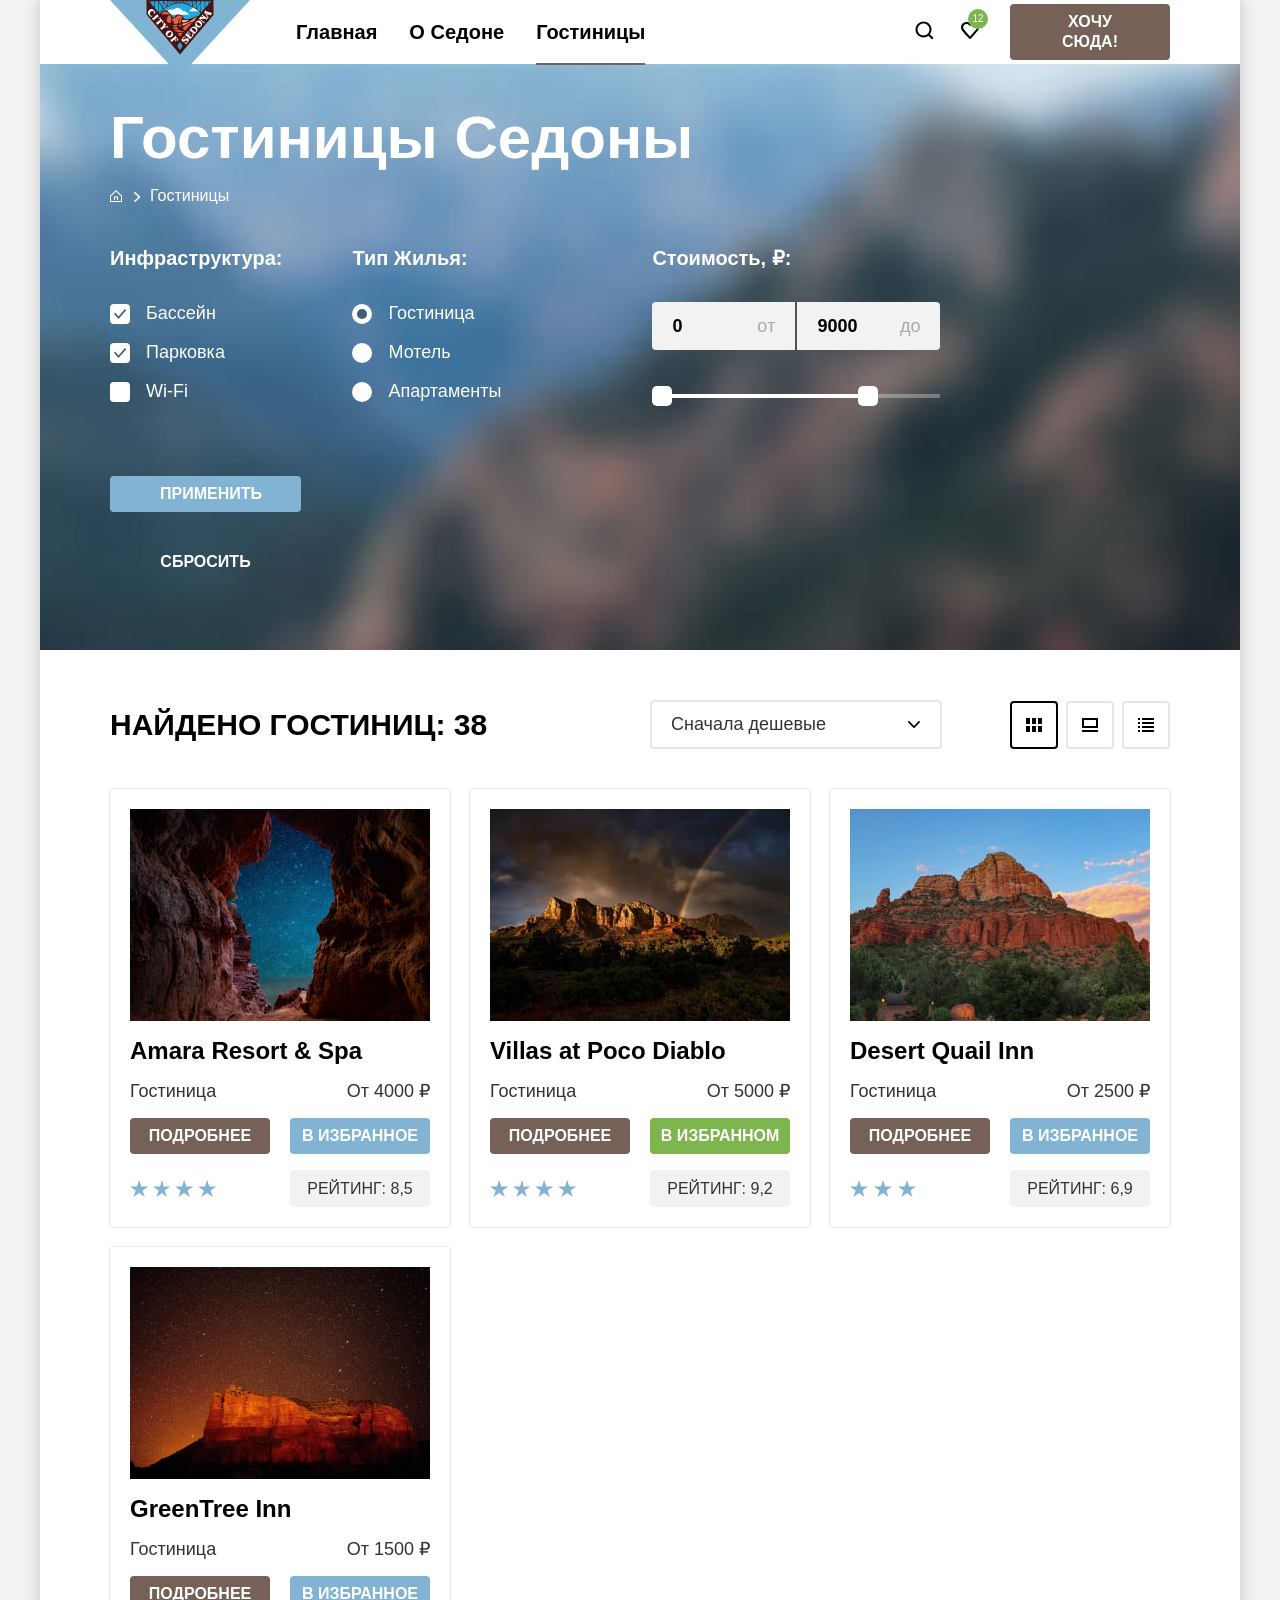
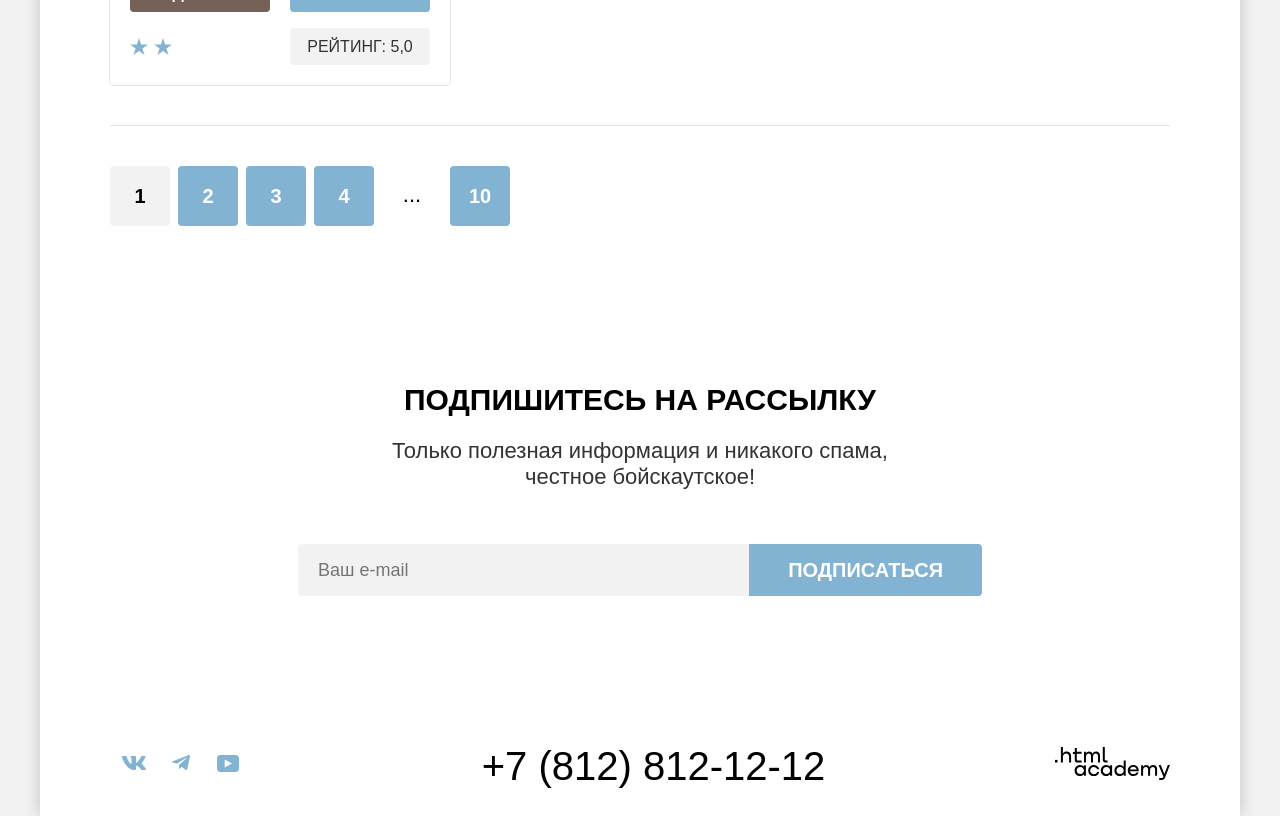
==== commit bea50d47: "Исправляет замечания после первой проверки" ====
--- a/catalog.html
+++ b/catalog.html
@@ -5,7 +5,6 @@
     <meta charset="utf-8">
     <link rel="stylesheet" href="styles/styles.css">
     <link rel="icon" href="favicon.ico">
-    <link rel="icon" type="image/png" href="images/favicon.png">
     <title>Каталог гостиниц Седоны</title>
   </head>
 
@@ -15,7 +14,7 @@
         <nav class="navigation">
           <a class="navigation-logo" href="index.html">
             <img class="navigation-image" src="images/sedona_logotype.svg" width="140" height="70"
-              alt="City Sedona logotype">
+              alt="City Sedona logotype.">
           </a>
           <ul class="list navigation-list">
             <li class="navigation-item">
@@ -30,8 +29,8 @@
           </ul>
           <ul class="list navigation-list navigation-user">
             <li class="navigation-item">
-              <a class="navigation-link navigation-link-user search" href="#">
-                <svg width="20" height="20" viewBox="0 0 20 20" xmlns="http://www.w3.org/2000/svg">
+              <a class="navigation-link search" href="#">
+                <svg role="img"  aria-label="Поиск." width="20" height="20" viewBox="0 0 20 20" xmlns="http://www.w3.org/2000/svg">
                   <path
                     d="M19.5 18.0083L15.8 14.3287C16.8 13.0359 17.5 11.3453 17.5 9.4558C17.5 5.08011 13.9 1.5 9.5 1.5C5.1 1.5 1.5 5.17956 1.5 9.55525C1.5 13.9309 5.1 17.511 9.5 17.511C11.3 17.511 13 16.9144 14.4 15.8204L18.1 19.5L19.5 18.0083ZM9.5 15.5221C6.2 15.5221 3.5 12.837 3.5 9.55525C3.5 6.27348 6.2 3.5884 9.5 3.5884C12.8 3.5884 15.5 6.27348 15.5 9.55525C15.5 12.837 12.8 15.5221 9.5 15.5221Z" />
                 </svg>
@@ -39,8 +38,8 @@
               </a>
             </li>
             <li class="navigation-item">
-              <a class="navigation-link navigation-link-user favorite" href="#">
-                <svg width="20" height="20" viewBox="0 0 20 20" xmlns="http://www.w3.org/2000/svg">
+              <a class="navigation-link favorite" href="#">
+                <svg  role="img" width="20" height="20" viewBox="0 0 20 20" xmlns="http://www.w3.org/2000/svg" aria-label="Избранное.">
                   <path
                     d="M9.9 19C9.6 19 9.3 18.9 9.1 18.6C3.7 12.5 2.4 11.1 2.1 10.7C1.4 9.8 1 8.6 1 7.4C1 4.4 3.4 2 6.5 2C7.8 2 9 2.5 10 3.3C11 2.5 12.3 2 13.5 2C16.5 2 19 4.4 19 7.4C19 8.7 18.5 9.9 17.7 10.8L10.7 18.7C10.5 18.9 10.3 19 9.9 19ZM3.9 9.5C4.2 9.9 7.4 13.5 10 16.4L16.2 9.4C16.7 8.9 16.9 8.2 16.9 7.4C16.9 5.6 15.4 4.1 13.6 4.1C12.6 4.1 11.6 4.6 10.9 5.4C10.6 5.7 10.3 5.8 10 5.8C9.7 5.8 9.4 5.6 9.2 5.4C8.5 4.6 7.5 4.1 6.5 4.1C4.7 4.1 3.2 5.6 3.2 7.4C3.1 8.3 3.5 9 3.9 9.5C3.8 9.5 3.8 9.5 3.9 9.5Z" />
                 </svg>
@@ -136,16 +135,20 @@
                   </div>
                 </div>
                 <div class="range-slider">
-                  <div class="range-bar" style="left: 0; right: 71px; width: 206px;">
-                    <button class="range-toggle toggle-min" type="button"></button>
-                    <button class="range-toggle toggle-max" type="button"></button>
+                  <div class="range-bar">
+                    <button class="range-toggle toggle-min" type="button">
+                      <span class="visually-hidden">Изменить минимальную цену</span>
+                    </button>
+                    <button class="range-toggle toggle-max" type="button">
+                      <span class="visually-hidden">Изменить максимальную цену</span>
+                    </button>
                   </div>
                 </div>
               </div>
             </fieldset>
             <div class="filters-action-buttons">
               <button class="button submit-price-button blue-button" type="submit">Применить</button>
-              <button class="button button-transparent" type="reset">Сбросить</button>
+              <button class="button reset-price-button button-transparent" type="reset">Сбросить</button>
             </div>
           </form>
         </section>
@@ -160,17 +163,17 @@
             <ul class="list sorting-buttons-list">
               <li class="sorting-buttons-item sorting-item-current">
                 <a class="link button view-button table-view-button view-button-current" href="catalog.html?view=tile">
-                  <span class="visually-hidden">Таблица</span>
+                  <span class="visually-hidden">Отображение таблицей</span>
                 </a>
               </li>
               <li class="sorting-buttons-item">
                 <a class="link button view-button cards-view-button" href="catalog.html?view=card">
-                  <span class="visually-hidden">Карточки</span>
+                  <span class="visually-hidden">Отображение карточками</span>
                 </a>
               </li>
               <li class="sorting-buttons-item">
                 <a class="link button view-button list-view-button" href="catalog.html?view=list">
-                  <span class="visually-hidden">Список</span>
+                  <span class="visually-hidden">Отображение списком</span>
                 </a>
               </li>
             </ul>
@@ -179,7 +182,7 @@
             <li class="hotel-item">
               <a class="hotel-item-link" href="#" tabindex="-1">
                 <img class="hotel-image" src="images/catalog/hotel-1.jpg" width="300" height="212"
-                  alt="Звездное небо в окне из скал">
+                  alt="Звездное небо в окне из скал.">
                 <h3 class="hotel-title">Amara Resort & Spa</h3>
               </a>
               <span class="hotel-type">Гостиница</span>
@@ -196,7 +199,7 @@
             <li class="hotel-item">
               <a class="hotel-item-link" href="#" tabindex="-1">
                 <img class="hotel-image" src="images/catalog/hotel-2.jpg" width="300" height="212"
-                  alt="Звездное небо в окне из скал">
+                  alt="Скалы под солнцем.">
                 <h3 class="hotel-title">Villas at Poco Diablo</h3>
               </a>
               <span class="hotel-type">Гостиница</span>
@@ -213,7 +216,7 @@
             <li class="hotel-item">
               <a class="hotel-item-link" href="#" tabindex="-1">
                 <img class="hotel-image" src="images/catalog/hotel-3.jpg" width="300" height="212"
-                  alt="Звездное небо в окне из скал">
+                  alt="Красные скалы днем.">
                 <h3 class="hotel-title">Desert Quail Inn</h3>
               </a>
               <span class="hotel-type">Гостиница</span>
@@ -230,7 +233,7 @@
             <li class="hotel-item">
               <a class="hotel-item-link" href="#" tabindex="-1">
                 <img class="hotel-image" src="images/catalog/hotel-4.jpg" width="300" height="212"
-                  alt="Звездное небо в окне из скал">
+                  alt="Скалы ночью.">
                 <h3 class="hotel-title">GreenTree Inn</h3>
               </a>
               <span class="hotel-type">Гостиница</span>
@@ -270,8 +273,8 @@
           <p class="slogan-title dark-title">Подпишитесь на рассылку</p>
           <p class="slogan-text dark-text">Только полезная информация и никакого спама,<br> честное бойскаутское!</p>
           <form class="subscribe-form" action="https://echo.htmlacademy.ru" method="post">
-            <input class="distribution-input" type="email" name="distribution" placeholder="Ваш e-mail" required>
-            <span class="visually-hidden">Введите электронную почту</span>
+            <label class="visually-hidden" for="email">Введите электронную почту</label>
+            <input class="distribution-input" type="email" name="distribution" placeholder="Ваш e-mail" id="email" autocomplete="email" required>
             <button class="distribute-button button blue-button" type="submit">Подписаться</button>
           </form>
         </section>
@@ -283,29 +286,32 @@
           <ul class="list footer-social-list">
             <li class="footer-social-item">
               <a class="footer-social-link" href="https://vk.com/htmlacademy">
-                <svg class="footer-social-icon" aria-hidden="true" focusable="false" width="24" height="14"
+                <svg role="img" class="footer-social-icon" aria-hidden="true" aria-label="Вконтакте." focusable="false" width="24" height="14"
                   viewBox="0 0 24 14" xmlns="http://www.w3.org/2000/svg">
                   <path fill-rule="evenodd" clip-rule="evenodd"
                     d="M23.45 0.948C23.616 0.402 23.45 0 22.655 0H20.03C19.362 0 19.054 0.347 18.887 0.73C18.887 0.73 17.552 3.926 15.661 6.002C15.049 6.604 14.771 6.795 14.437 6.795C14.27 6.795 14.019 6.604 14.019 6.057V0.948C14.019 0.292 13.835 0 13.279 0H9.151C8.734 0 8.483 0.304 8.483 0.593C8.483 1.214 9.429 1.358 9.526 3.106V6.904C9.526 7.737 9.373 7.888 9.039 7.888C8.149 7.888 5.984 4.677 4.699 1.003C4.45 0.288 4.198 0 3.527 0H0.9C0.15 0 0 0.347 0 0.73C0 1.412 0.89 4.8 4.145 9.281C6.315 12.341 9.37 14 12.153 14C13.822 14 14.028 13.632 14.028 12.997V10.684C14.028 9.947 14.186 9.8 14.715 9.8C15.105 9.8 15.772 9.992 17.33 11.467C19.11 13.216 19.403 14 20.405 14H23.03C23.78 14 24.156 13.632 23.94 12.904C23.702 12.18 22.852 11.129 21.725 9.882C21.113 9.172 20.195 8.407 19.916 8.024C19.527 7.533 19.638 7.314 19.916 6.877C19.916 6.877 23.116 2.451 23.449 0.948H23.45Z" />
                 </svg>
+                <span class="visually-hidden">Наша страница в социальной сети Вконтакте</span>
               </a>
             </li>
             <li class="footer-social-item">
               <a class="footer-social-link" href="https://t.me/htmlacademy">
-                <svg class="footer-social-icon" aria-hidden="true" focusable="false" width="18" height="16"
+                <svg role="img" class="footer-social-icon" aria-hidden="true" aria-label="Телеграм." focusable="false" width="18" height="16"
                   viewBox="0 0 18 16" xmlns="http://www.w3.org/2000/svg">
                   <path
                     d="M16.785 0.0992597L0.840489 6.24776C-0.247661 6.68481 -0.241365 7.29184 0.640845 7.56253L4.73445 8.83953L14.2058 2.8637C14.6537 2.59121 15.0629 2.7378 14.7265 3.03636L7.05283 9.96185H7.05103L7.05283 9.96275L6.77045 14.1823C7.18413 14.1823 7.36669 13.9925 7.59871 13.7686L9.58705 11.8351L13.7229 14.89C14.4855 15.31 15.0332 15.0941 15.2229 14.1841L17.9379 1.38885C18.2158 0.274623 17.5126 -0.229883 16.785 0.0992597Z" />
                 </svg>
+                <span class="visually-hidden">Наш канал в мессенджере Телеграм</span>
               </a>
             </li>
             <li class="footer-social-item">
               <a class="footer-social-link" href="https://www.youtube.com/user/htmlacademyru">
-                <svg class="footer-social-icon" aria-hidden="true" focusable="false" width="22" height="17"
+                <svg role="img" class="footer-social-icon" aria-hidden="true" aria-label="Youtube." focusable="false" width="22" height="17"
                   viewBox="0 0 22 17" xmlns="http://www.w3.org/2000/svg">
                   <path
                     d="M18.607 0H3.17413C1.31343 0 0 1.59375 0 3.4V13.4937C0 15.4062 1.31343 17 3.17413 17H18.8259C20.4677 17 22 15.4062 22 13.6V3.4C21.7811 1.59375 20.4677 0 18.607 0ZM7.66169 12.5375V4.4625L14.995 8.5L7.66169 12.5375Z" />
                 </svg>
+                <span class="visually-hidden">Наш канал в Youtube</span>
               </a>
             </li>
           </ul>
@@ -315,7 +321,7 @@
         </div>
         <a class="footer-logo" href="https://htmlacademy.ru/intensive/htmlcss">
           <svg class="html-academy-footer-logo" width="115" height="33" viewBox="0 0 115 33" role="img"
-            aria-label="логотип компании HTML Academy" xmlns="http://www.w3.org/2000/svg">
+            aria-label="логотип компании HTML Academy." xmlns="http://www.w3.org/2000/svg">
             <path d="M0 12.9V15.5H2.5V12.9H0Z" />
             <path
               d="M11.6 4.5C10 4.5 8.8 5.2 8 6.2H7.9V0H5.9V15.5H7.9V10.2C7.9 8.1 9.2 6.6 11.2 6.6C13 6.6 14.1 8 14.1 9.8V15.5H16.1V9.4C16.2 6.4 14.3 4.5 11.6 4.5Z" />
--- a/styles/styles.css
+++ b/styles/styles.css
@@ -93,6 +93,7 @@
 
 .navigation {
   display: flex;
+  align-items: center;
   padding-left: 70px;
   padding-right: 70px;
   min-height: 64px;
@@ -100,6 +101,7 @@
 }
 
 .navigation-logo {
+  align-self: flex-start;
   height: 70px;
   flex-shrink: 0;
   margin-block-end: -6px;
@@ -108,6 +110,7 @@
 
 .navigation-list {
   display: flex;
+  align-items: center;
   flex-wrap: wrap;
   width: 460px;
 }
@@ -135,7 +138,7 @@
 }
 
 .navigation-user .navigation-link {
-  padding: 20px 12px;
+  padding: 18px 12px;
 }
 
 .navigation-link[aria-current="page"]::after {
@@ -163,6 +166,18 @@
   color: #756157;
 }
 
+.navigation-link.button:hover,
+.navigation-link.button:focus-visible {
+  background-color: #615048;
+  color: #ffffff;
+  outline: none;
+}
+
+.navigation-link.button:active {
+  background-color: #756157;
+  color: rgba(255, 255, 255, 0.3);
+}
+
 .navigation-link:active {
   color: #817974;
 }
@@ -176,8 +191,8 @@
 .favorite::after {
   position: absolute;
   content: "12";
-  top: 9px;
-  right: 8px;
+  top: 7px;
+  right: 4px;
   background-color: #7db54f;
   height: 20px;
   width: 20px;
@@ -186,6 +201,7 @@
   align-items: center;
   justify-content: center;
   font-size: 10px;
+  font-weight: 400;
   color: #ffffff;
 }
 
@@ -437,6 +453,14 @@
   line-height: 26px;
 }
 
+.subscribe-white-title {
+  margin-bottom: 20px;
+}
+
+.subscribe-white-text {
+  margin-bottom: 54px;
+}
+
 .subscribe-form {
   display: flex;
   justify-content: center;
@@ -447,7 +471,7 @@
   line-height: 36px;
   background-color: #82b3d3;
   width: 233px;
-  height: 52px;
+  min-height: 52px;
   border-top-left-radius: 0;
   border-bottom-left-radius: 0;
 }
@@ -697,7 +721,7 @@
 
 .catalog-filter-cost {
   width: 288px;
-  height: 160px;
+  min-height: 160px;
 }
 
 .control {
@@ -781,7 +805,6 @@
 
 .input-wrapper {
   position: relative;
-
   min-height: 48px;
   font-size: 18px;
   line-height: 24px;
@@ -835,6 +858,9 @@
   position: absolute;
   height: 4px;
   background-color: #ffffff;
+  left: 0;
+  right: 71px;
+  width: 206px;
 }
 
 .range-toggle {
@@ -890,13 +916,13 @@
   display: flex;
   flex-direction: column;
   justify-content: space-between;
-  height: 104px;
+  min-height: 104px;
   width: 191px;
   align-self: flex-end;
 }
 
 .submit-price-button,
-.button-transparent {
+.reset-price-button {
   background-color: #82b3d3;
   font-size: 16px;
   font-weight: 700;
@@ -917,23 +943,25 @@
 
 .sort-products {
   display: flex;
-  justify-content: left;
+  justify-content: space-between;
   align-items: center;
   padding-top: 50px;
   padding-bottom: 40px;
+  gap: 20px;
 }
 
 .amount-hotels {
-  display: block;
+  flex: 1;
   color: #000000;
   font-size: 30px;
   line-height: 36px;
   font-weight: 700;
   text-transform: uppercase;
   text-align: left;
-  max-width: 500px;
-  padding-right: 34px;
-  margin-right: 166px;
+  min-width: 0;
+  max-width: 520px;
+  padding-right: 0;
+  margin-right: 0;
 }
 
 .select-control {
@@ -945,10 +973,14 @@
   border-radius: 4px;
   margin-right: 5px;
   padding-left: 19px;
+  padding-right: 30px;
   appearance: none;
   background-image: url("../images/catalog/sorting_selector_element.svg");
   background-position: right 20px center;
   background-repeat: no-repeat;
+  overflow: hidden;
+  white-space: nowrap;
+  text-overflow: ellipsis;
 }
 
 .select-control:hover,
@@ -965,9 +997,8 @@
 .sorting-buttons-list {
   display: flex;
   flex-wrap: wrap;
-  justify-content: end;
-  align-items: center;
-  width: 168px;
+  align-items: center;
+  width: 160px;
   gap: 8px;
   margin: 0 ;
   margin-left: auto;
@@ -1035,6 +1066,8 @@
   display: grid;
   grid-template-columns: repeat(3, 340px);
   gap: 20px;
+  padding-bottom: 40px;
+  border-bottom: 1px solid #e5e5e5;
 }
 
 .hotel-item {
@@ -1045,7 +1078,7 @@
   box-shadow: 0 0 0 1px #e6e6e6;
   border-radius: 4px;
   grid-template-columns: repeat(2, 140px);
-  grid-template-rows: 1fr auto auto 37px;
+  grid-template-rows: 1fr auto auto auto;
   column-gap: 20px;
   row-gap: 16px;
 }
@@ -1110,17 +1143,22 @@
 
 .numeric-rating {
   display: flex;
+  flex-direction: column;
   width: 140px;
   background-color: #f2f2f2;
   align-items: center;
   justify-content: center;
   border-radius: 4px;
+  min-height: 37px;
 }
 
 .numeric-rating-text {
   text-transform: uppercase;
   font-size: 16px;
   line-height: 20px;
+  white-space: normal;
+  word-break: break-word;
+  text-align: center;
   color: #333333;
 }
 
@@ -1156,8 +1194,11 @@
 
 .pagination {
   display: flex;
+  flex-wrap: wrap;
   padding: 0;
-  margin-top: 60px;
+  margin-top: 40px;
+  margin-bottom: 60px;
+  max-width: 100%;
   gap: 8px;
 }
 
@@ -1207,8 +1248,9 @@
 }
 
 .pagination-dots {
-  display: block;
-  padding-top: 16px
+  padding-bottom: 2px;
+  font-size: 22px;
+  line-height: 26px;
 }
 
 .brown-button:hover,
@@ -1268,7 +1310,6 @@
 }
 
 /* Модальное окно */
-
 
 .modal-container {
   position: fixed;
@@ -1391,7 +1432,6 @@
   outline: 3px solid #83b3d3;
   background-color: #e5e5e5;
 }
-
 
 .check-in-date {
   grid-area: arrival-label;
